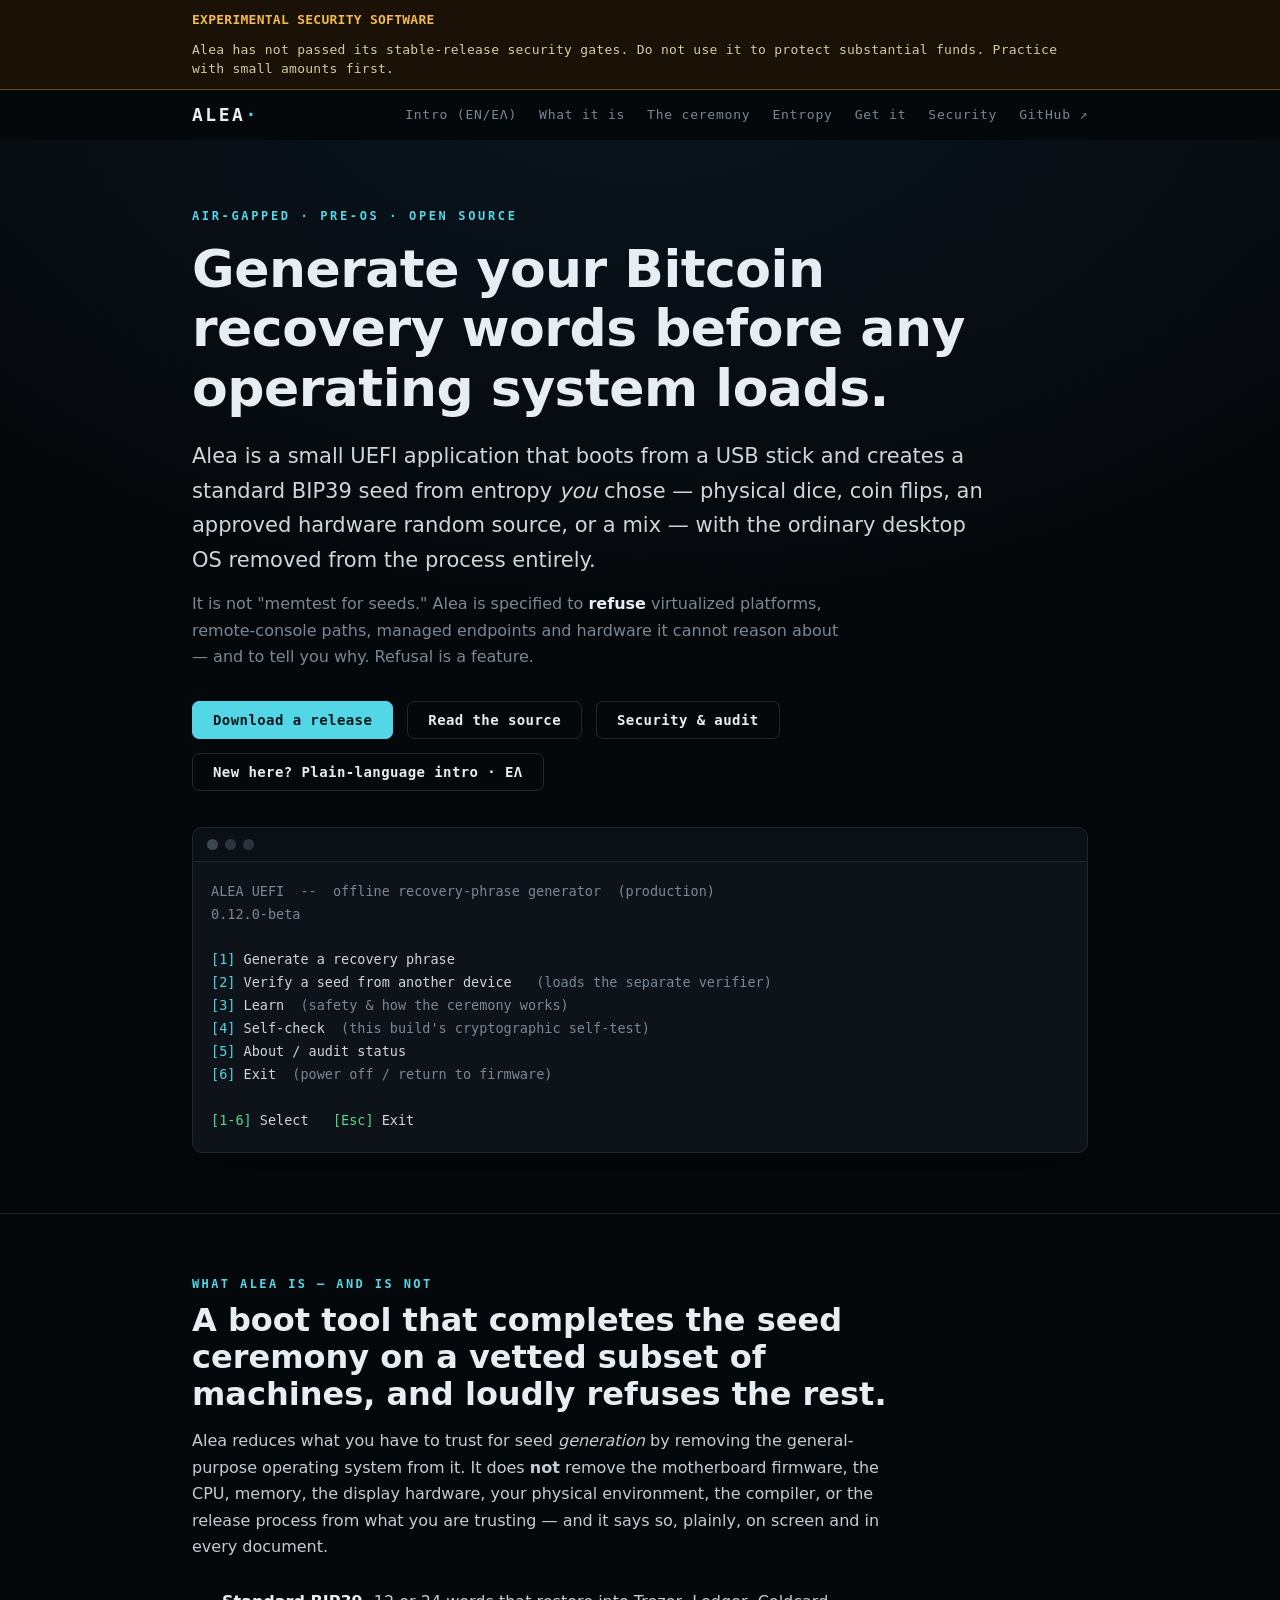
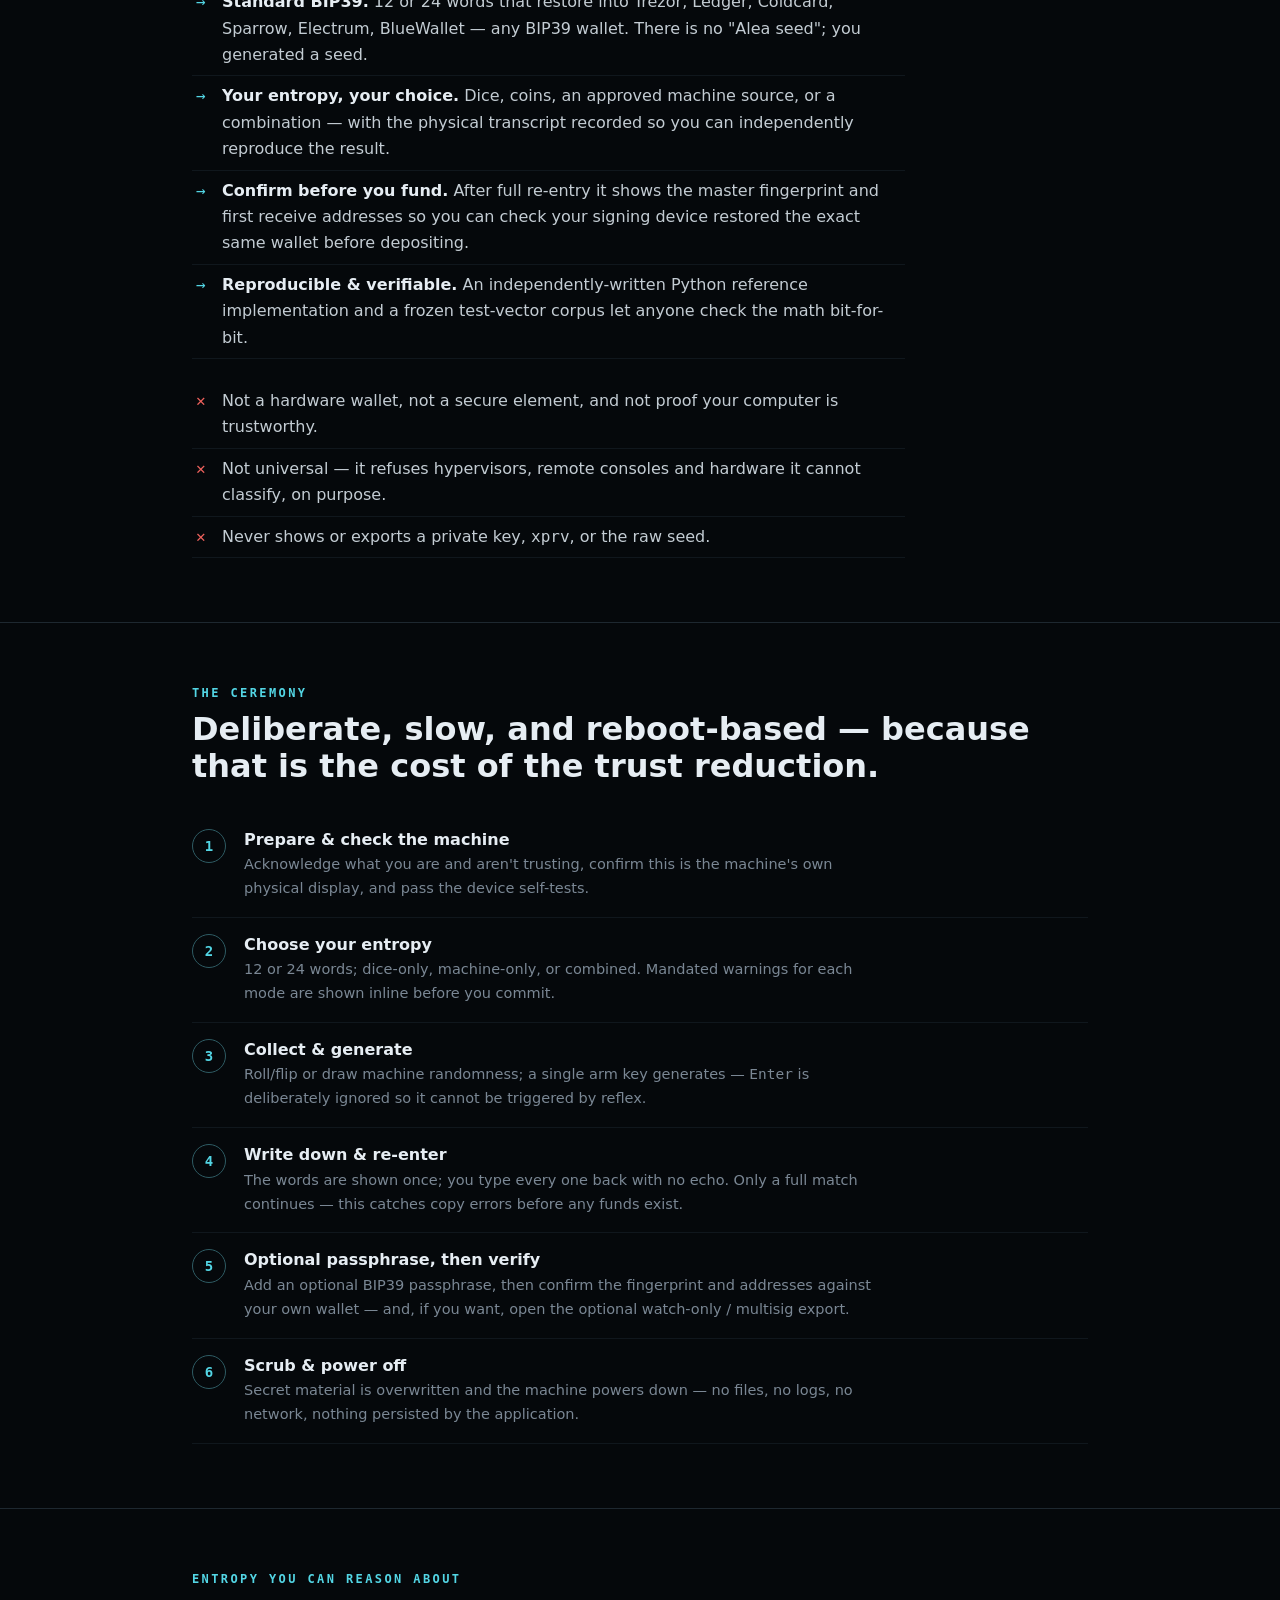
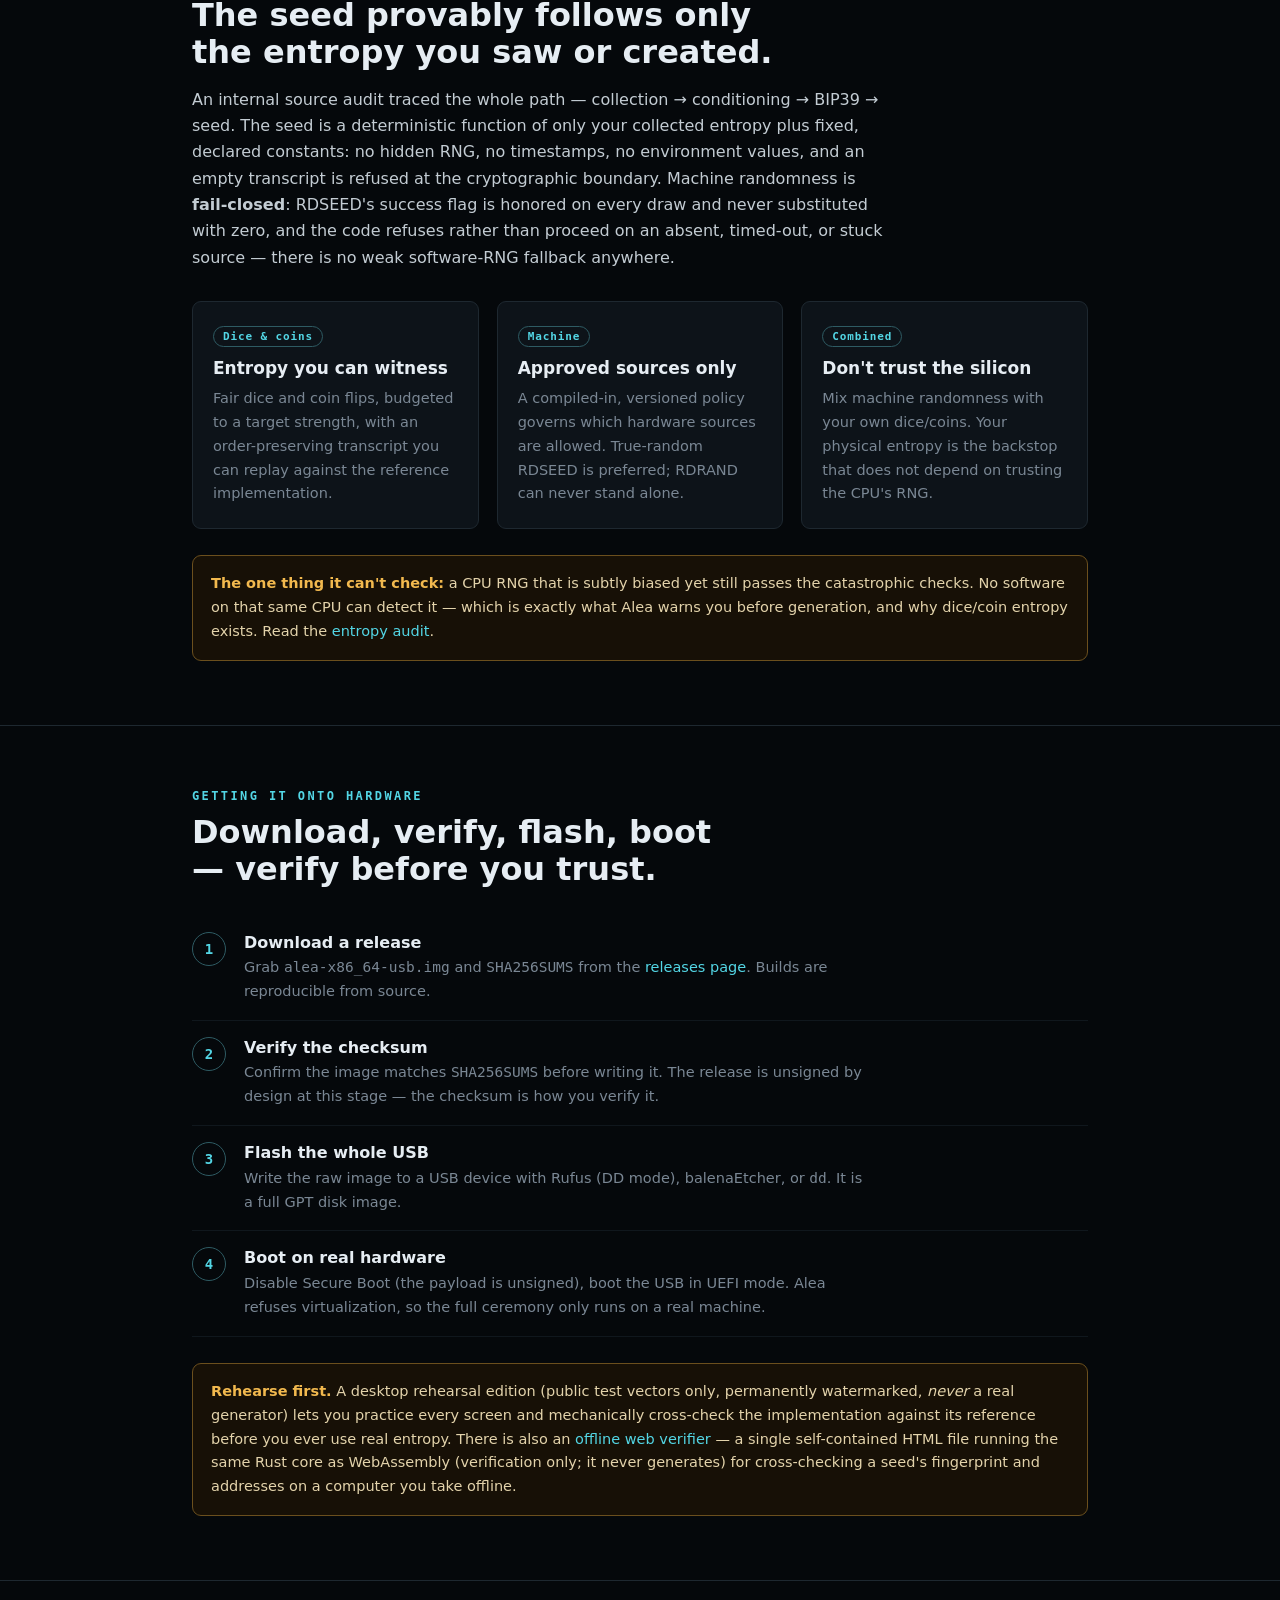
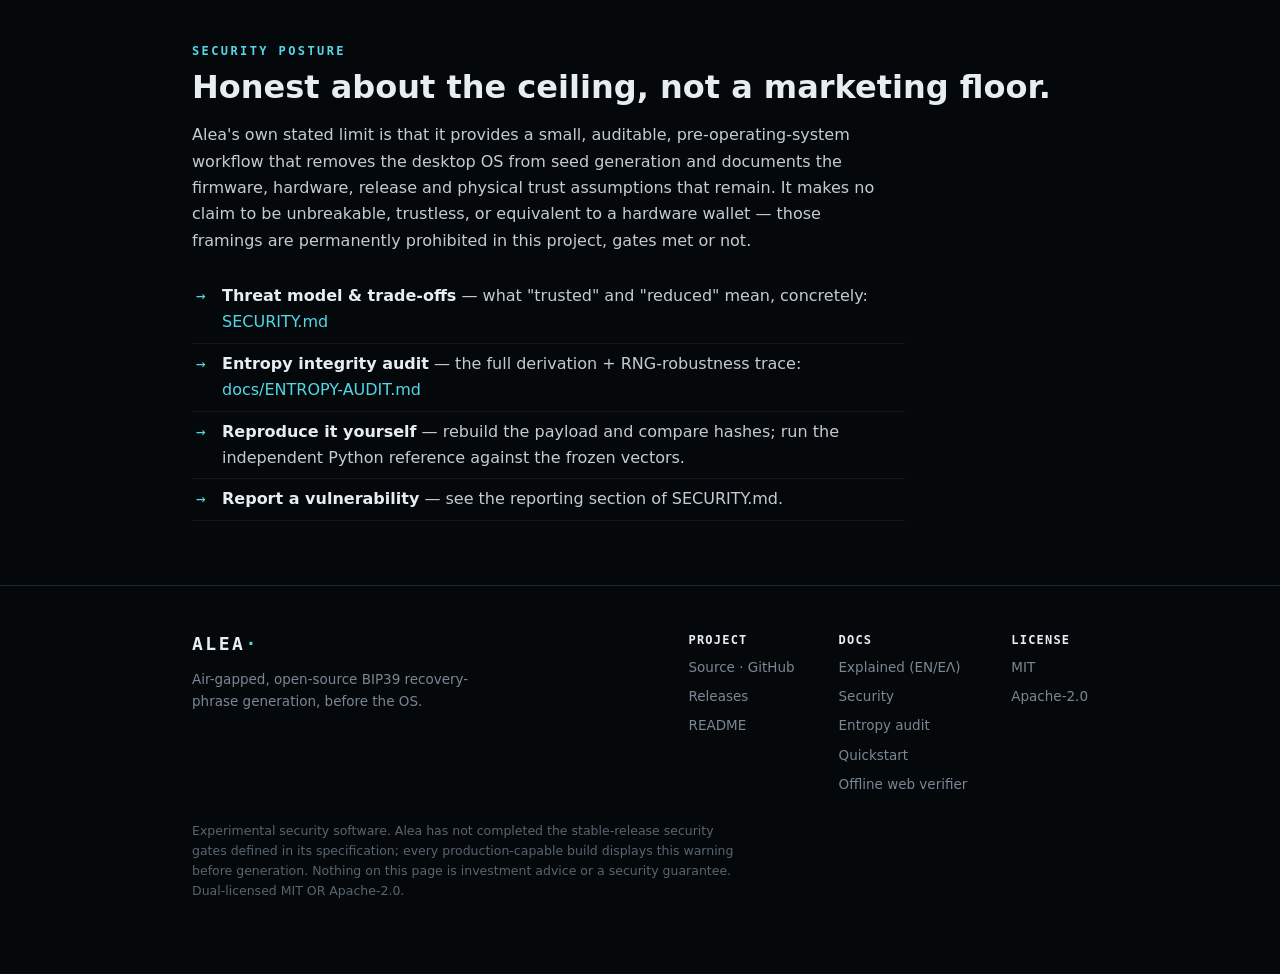
==== site/index.html @ 650f6a90 "site: add Greek (bilingual) content + EN/ΕΛ intro; bump landing to 0.12.0-beta The live GitHub Pages" ====
<!doctype html>
<html lang="en">
<head>
<meta charset="utf-8">
<meta name="viewport" content="width=device-width, initial-scale=1">
<title>Alea — air-gapped Bitcoin recovery-phrase generator</title>
<meta name="description" content="Alea is an experimental, open-source UEFI application that generates BIP39 recovery words before any operating system loads — from your own dice, coins, or an approved machine source. It refuses machines it cannot reason about, by design.">
<style>
  :root{
    --bg:#05080b; --panel:#0d1319; --rule:#1e2830;
    --text:#e6edf3; --cap:#7a8794; --accent:#53d6e5; --accent-dim:#2e5b63;
    --warn:#f2b94e; --ok:#57d98a; --danger:#f0625d;
    --mono:ui-monospace,"Cascadia Mono","Cascadia Code",Consolas,"DejaVu Sans Mono",monospace;
    --sans:system-ui,-apple-system,"Segoe UI",Roboto,sans-serif;
  }
  *{box-sizing:border-box}
  html{background:var(--bg);scroll-behavior:smooth}
  @media (prefers-reduced-motion:reduce){html{scroll-behavior:auto}}
  body{margin:0;color:var(--text);font:16px/1.65 var(--sans);
       -webkit-font-smoothing:antialiased;overflow-x:hidden}
  a{color:var(--accent);text-decoration:none}
  a:hover{text-decoration:underline}
  a:focus-visible,button:focus-visible{outline:2px solid var(--accent);outline-offset:2px}
  .wrap{max-width:940px;margin:0 auto;padding:0 22px}
  code,kbd,.mono{font-family:var(--mono)}
  h1,h2,h3{line-height:1.15;text-wrap:balance;font-weight:650}

  /* experimental banner */
  .exp{background:#1a1206;border-bottom:1px solid #6b4f1d;color:var(--warn);
       font:600 13px/1.5 var(--mono);letter-spacing:.02em}
  .exp .wrap{padding:10px 22px;display:flex;gap:10px;align-items:baseline;flex-wrap:wrap}
  .exp b{color:var(--warn)} .exp span{color:#d8c9a6;font-weight:400}

  /* nav */
  nav .wrap{display:flex;align-items:center;justify-content:space-between;
            padding:16px 22px;gap:16px}
  .brand{font:650 18px/1 var(--mono);letter-spacing:.14em;color:var(--text)}
  .brand .dot{color:var(--accent)}
  nav ul{display:flex;gap:22px;list-style:none;margin:0;padding:0;
         font:13px/1 var(--mono);letter-spacing:.06em}
  nav ul a{color:var(--cap)} nav ul a:hover{color:var(--accent);text-decoration:none}
  @media (max-width:620px){nav ul{display:none}}

  /* hero */
  header.hero{border-bottom:1px solid var(--rule);
    background:radial-gradient(120% 90% at 50% -10%, #0b1620 0%, var(--bg) 60%)}
  .hero .wrap{padding:70px 22px 60px}
  .eyebrow{font:600 12px/1 var(--mono);letter-spacing:.22em;text-transform:uppercase;
           color:var(--accent);margin:0 0 18px}
  .hero h1{font-size:clamp(30px,5.4vw,52px);margin:0 0 20px;letter-spacing:-.01em}
  .hero p.lede{font-size:clamp(17px,2.3vw,21px);color:#cdd6dd;max-width:60ch;margin:0 0 14px}
  .hero p.sub{color:var(--cap);max-width:64ch;margin:0 0 30px}
  .cta{display:flex;gap:14px;flex-wrap:wrap}
  .btn{display:inline-block;padding:11px 20px;border-radius:7px;font:600 14px/1 var(--mono);
       letter-spacing:.03em;border:1px solid var(--accent);color:var(--accent)}
  .btn.primary{background:var(--accent);color:#04181c;border-color:var(--accent)}
  .btn:hover{text-decoration:none;filter:brightness(1.08)}
  .btn.ghost{border-color:var(--rule);color:var(--text)}

  /* terminal card */
  .term{margin:36px 0 0;background:var(--panel);border:1px solid var(--rule);border-radius:10px;
        overflow:hidden;box-shadow:0 18px 50px rgba(0,0,0,.4)}
  .term .bar{display:flex;gap:7px;padding:11px 14px;border-bottom:1px solid var(--rule);
             background:#0a1015}
  .term .bar i{width:11px;height:11px;border-radius:50%;background:#2a343d;display:block}
  .term .bar i:first-child{background:#3a4650}
  .term pre{margin:0;padding:18px 18px 20px;font:13.5px/1.7 var(--mono);color:#cdd6dd;
            overflow-x:auto}
  .term .k{color:var(--accent)} .term .w{color:var(--warn)} .term .c{color:var(--cap)}
  .term .g{color:var(--ok)}

  /* sections */
  section{padding:64px 0;border-bottom:1px solid var(--rule)}
  .kicker{font:600 12px/1 var(--mono);letter-spacing:.2em;text-transform:uppercase;
          color:var(--accent);margin:0 0 12px}
  section h2{font-size:clamp(24px,3.4vw,32px);margin:0 0 16px}
  section p{color:#c3ccd3;max-width:68ch}
  .grid{display:grid;grid-template-columns:repeat(auto-fit,minmax(250px,1fr));gap:18px;margin-top:30px}
  .card{background:var(--panel);border:1px solid var(--rule);border-radius:9px;padding:20px 20px 22px}
  .card h3{font-size:17px;margin:0 0 8px;color:var(--text)}
  .card h3 .num{color:var(--accent-dim);font-family:var(--mono);font-size:13px;margin-right:9px}
  .card p{font-size:14.5px;color:var(--cap);margin:0}
  .card .tag{display:inline-block;font:600 11px/1 var(--mono);letter-spacing:.08em;
             color:var(--accent);border:1px solid var(--accent-dim);border-radius:99px;
             padding:4px 9px;margin-bottom:12px}

  ul.checks{list-style:none;padding:0;margin:22px 0 0;max-width:70ch}
  ul.checks li{position:relative;padding:7px 0 7px 30px;color:#c3ccd3;
               border-bottom:1px solid #10171d}
  ul.checks li::before{content:"→";position:absolute;left:4px;color:var(--accent);
                       font-family:var(--mono)}
  ul.checks li b{color:var(--text)}
  ul.refuse li::before{content:"✕";color:var(--danger)}

  .steps{counter-reset:s;margin-top:28px}
  .steps .step{display:flex;gap:18px;padding:16px 0;border-bottom:1px solid #10171d}
  .steps .step .n{counter-increment:s;flex:0 0 auto;width:34px;height:34px;border-radius:50%;
    border:1px solid var(--accent-dim);color:var(--accent);display:grid;place-items:center;
    font:600 14px/1 var(--mono)}
  .steps .step .n::before{content:counter(s)}
  .steps .step h3{margin:2px 0 4px;font-size:16px}
  .steps .step p{margin:0;font-size:14.5px;color:var(--cap)}

  .note{background:#171006;border:1px solid #6b4f1d;border-radius:9px;padding:16px 18px;
        margin-top:26px;color:#e3d3ab;font-size:14.5px}
  .note b{color:var(--warn)}

  footer{padding:48px 0 60px}
  footer .wrap{display:flex;justify-content:space-between;gap:24px;flex-wrap:wrap;
               color:var(--cap);font-size:13.5px}
  footer a{color:var(--cap)} footer a:hover{color:var(--accent)}
  footer .cols{display:flex;gap:44px;flex-wrap:wrap}
  footer .cols div{display:flex;flex-direction:column;gap:7px}
  footer .cols b{color:var(--text);font:600 12px/1 var(--mono);letter-spacing:.1em;
                 text-transform:uppercase;margin-bottom:3px}
  .fineprint{margin-top:26px;color:#586570;font-size:12.5px;max-width:70ch;line-height:1.6}
</style>
</head>
<body>

<div class="exp" role="alert">
  <div class="wrap">
    <b>EXPERIMENTAL SECURITY SOFTWARE</b>
    <span>Alea has not passed its stable-release security gates. Do not use it to protect substantial funds. Practice with small amounts first.</span>
  </div>
</div>

<nav>
  <div class="wrap">
    <span class="brand">ALEA<span class="dot">·</span></span>
    <ul>
      <li><a href="explained.html">Intro (EN/ΕΛ)</a></li>
      <li><a href="#what">What it is</a></li>
      <li><a href="#ceremony">The ceremony</a></li>
      <li><a href="#entropy">Entropy</a></li>
      <li><a href="#get">Get it</a></li>
      <li><a href="#security">Security</a></li>
      <li><a href="https://github.com/Xerhs/Alea">GitHub ↗</a></li>
    </ul>
  </div>
</nav>

<header class="hero">
  <div class="wrap">
    <p class="eyebrow">Air-gapped · Pre-OS · Open source</p>
    <h1>Generate your Bitcoin recovery words before any operating system loads.</h1>
    <p class="lede">Alea is a small UEFI application that boots from a USB stick and creates a standard BIP39 seed from entropy <em>you</em> chose — physical dice, coin flips, an approved hardware random source, or a mix — with the ordinary desktop OS removed from the process entirely.</p>
    <p class="sub">It is not "memtest for seeds." Alea is specified to <b style="color:var(--text)">refuse</b> virtualized platforms, remote-console paths, managed endpoints and hardware it cannot reason about — and to tell you why. Refusal is a feature.</p>
    <div class="cta">
      <a class="btn primary" href="https://github.com/Xerhs/Alea/releases">Download a release</a>
      <a class="btn ghost" href="https://github.com/Xerhs/Alea">Read the source</a>
      <a class="btn ghost" href="#security">Security &amp; audit</a>
      <a class="btn ghost" href="explained.html">New here? Plain-language intro · ΕΛ</a>
    </div>

    <div class="term" aria-hidden="true">
      <div class="bar"><i></i><i></i><i></i></div>
      <pre><span class="c">ALEA UEFI  --  offline recovery-phrase generator  (production)</span>
<span class="c">0.12.0-beta</span>

<span class="k">[1]</span> Generate a recovery phrase
<span class="k">[2]</span> Verify a seed from another device   <span class="c">(loads the separate verifier)</span>
<span class="k">[3]</span> Learn  <span class="c">(safety &amp; how the ceremony works)</span>
<span class="k">[4]</span> Self-check  <span class="c">(this build's cryptographic self-test)</span>
<span class="k">[5]</span> About / audit status
<span class="k">[6]</span> Exit  <span class="c">(power off / return to firmware)</span>

<span class="g">[1-6]</span> Select   <span class="g">[Esc]</span> Exit</pre>
    </div>
  </div>
</header>

<section id="what">
  <div class="wrap">
    <p class="kicker">What Alea is — and is not</p>
    <h2>A boot tool that completes the seed ceremony on a vetted subset of machines, and loudly refuses the rest.</h2>
    <p>Alea reduces what you have to trust for seed <em>generation</em> by removing the general-purpose operating system from it. It does <b>not</b> remove the motherboard firmware, the CPU, memory, the display hardware, your physical environment, the compiler, or the release process from what you are trusting — and it says so, plainly, on screen and in every document.</p>
    <ul class="checks">
      <li><b>Standard BIP39.</b> 12 or 24 words that restore into Trezor, Ledger, Coldcard, Sparrow, Electrum, BlueWallet — any BIP39 wallet. There is no "Alea seed"; you generated a seed.</li>
      <li><b>Your entropy, your choice.</b> Dice, coins, an approved machine source, or a combination — with the physical transcript recorded so you can independently reproduce the result.</li>
      <li><b>Confirm before you fund.</b> After full re-entry it shows the master fingerprint and first receive addresses so you can check your signing device restored the exact same wallet before depositing.</li>
      <li><b>Reproducible &amp; verifiable.</b> An independently-written Python reference implementation and a frozen test-vector corpus let anyone check the math bit-for-bit.</li>
    </ul>
    <ul class="checks refuse">
      <li>Not a hardware wallet, not a secure element, and not proof your computer is trustworthy.</li>
      <li>Not universal — it refuses hypervisors, remote consoles and hardware it cannot classify, on purpose.</li>
      <li>Never shows or exports a private key, <code>xprv</code>, or the raw seed.</li>
    </ul>
  </div>
</section>

<section id="ceremony">
  <div class="wrap">
    <p class="kicker">The ceremony</p>
    <h2>Deliberate, slow, and reboot-based — because that is the cost of the trust reduction.</h2>
    <div class="steps">
      <div class="step"><span class="n"></span><div><h3>Prepare &amp; check the machine</h3><p>Acknowledge what you are and aren't trusting, confirm this is the machine's own physical display, and pass the device self-tests.</p></div></div>
      <div class="step"><span class="n"></span><div><h3>Choose your entropy</h3><p>12 or 24 words; dice-only, machine-only, or combined. Mandated warnings for each mode are shown inline before you commit.</p></div></div>
      <div class="step"><span class="n"></span><div><h3>Collect &amp; generate</h3><p>Roll/flip or draw machine randomness; a single arm key generates — <code>Enter</code> is deliberately ignored so it cannot be triggered by reflex.</p></div></div>
      <div class="step"><span class="n"></span><div><h3>Write down &amp; re-enter</h3><p>The words are shown once; you type every one back with no echo. Only a full match continues — this catches copy errors before any funds exist.</p></div></div>
      <div class="step"><span class="n"></span><div><h3>Optional passphrase, then verify</h3><p>Add an optional BIP39 passphrase, then confirm the fingerprint and addresses against your own wallet — and, if you want, open the optional watch-only / multisig export.</p></div></div>
      <div class="step"><span class="n"></span><div><h3>Scrub &amp; power off</h3><p>Secret material is overwritten and the machine powers down — no files, no logs, no network, nothing persisted by the application.</p></div></div>
    </div>
  </div>
</section>

<section id="entropy">
  <div class="wrap">
    <p class="kicker">Entropy you can reason about</p>
    <h2>The seed provably follows only the entropy you saw or created.</h2>
    <p>An internal source audit traced the whole path — collection → conditioning → BIP39 → seed. The seed is a deterministic function of only your collected entropy plus fixed, declared constants: no hidden RNG, no timestamps, no environment values, and an empty transcript is refused at the cryptographic boundary. Machine randomness is <b>fail-closed</b>: RDSEED's success flag is honored on every draw and never substituted with zero, and the code refuses rather than proceed on an absent, timed-out, or stuck source — there is no weak software-RNG fallback anywhere.</p>
    <div class="grid">
      <div class="card"><span class="tag">Dice &amp; coins</span><h3>Entropy you can witness</h3><p>Fair dice and coin flips, budgeted to a target strength, with an order-preserving transcript you can replay against the reference implementation.</p></div>
      <div class="card"><span class="tag">Machine</span><h3>Approved sources only</h3><p>A compiled-in, versioned policy governs which hardware sources are allowed. True-random RDSEED is preferred; RDRAND can never stand alone.</p></div>
      <div class="card"><span class="tag">Combined</span><h3>Don't trust the silicon</h3><p>Mix machine randomness with your own dice/coins. Your physical entropy is the backstop that does not depend on trusting the CPU's RNG.</p></div>
    </div>
    <div class="note"><b>The one thing it can't check:</b> a CPU RNG that is subtly biased yet still passes the catastrophic checks. No software on that same CPU can detect it — which is exactly what Alea warns you before generation, and why dice/coin entropy exists. Read the <a href="https://github.com/Xerhs/Alea/blob/master/docs/ENTROPY-AUDIT.md">entropy audit</a>.</div>
  </div>
</section>

<section id="get">
  <div class="wrap">
    <p class="kicker">Getting it onto hardware</p>
    <h2>Download, verify, flash, boot — verify before you trust.</h2>
    <div class="steps">
      <div class="step"><span class="n"></span><div><h3>Download a release</h3><p>Grab <code>alea-x86_64-usb.img</code> and <code>SHA256SUMS</code> from the <a href="https://github.com/Xerhs/Alea/releases">releases page</a>. Builds are reproducible from source.</p></div></div>
      <div class="step"><span class="n"></span><div><h3>Verify the checksum</h3><p>Confirm the image matches <code>SHA256SUMS</code> before writing it. The release is unsigned by design at this stage — the checksum is how you verify it.</p></div></div>
      <div class="step"><span class="n"></span><div><h3>Flash the whole USB</h3><p>Write the raw image to a USB device with Rufus (DD mode), balenaEtcher, or <code>dd</code>. It is a full GPT disk image.</p></div></div>
      <div class="step"><span class="n"></span><div><h3>Boot on real hardware</h3><p>Disable Secure Boot (the payload is unsigned), boot the USB in UEFI mode. Alea refuses virtualization, so the full ceremony only runs on a real machine.</p></div></div>
    </div>
    <div class="note"><b>Rehearse first.</b> A desktop rehearsal edition (public test vectors only, permanently watermarked, <em>never</em> a real generator) lets you practice every screen and mechanically cross-check the implementation against its reference before you ever use real entropy. There is also an <a href="https://github.com/Xerhs/Alea/tree/master/web">offline web verifier</a> — a single self-contained HTML file running the same Rust core as WebAssembly (verification only; it never generates) for cross-checking a seed's fingerprint and addresses on a computer you take offline.</div>
  </div>
</section>

<section id="security">
  <div class="wrap">
    <p class="kicker">Security posture</p>
    <h2>Honest about the ceiling, not a marketing floor.</h2>
    <p>Alea's own stated limit is that it provides a small, auditable, pre-operating-system workflow that removes the desktop OS from seed generation and documents the firmware, hardware, release and physical trust assumptions that remain. It makes no claim to be unbreakable, trustless, or equivalent to a hardware wallet — those framings are permanently prohibited in this project, gates met or not.</p>
    <ul class="checks">
      <li><b>Threat model &amp; trade-offs</b> — what "trusted" and "reduced" mean, concretely: <a href="https://github.com/Xerhs/Alea/blob/master/SECURITY.md">SECURITY.md</a></li>
      <li><b>Entropy integrity audit</b> — the full derivation + RNG-robustness trace: <a href="https://github.com/Xerhs/Alea/blob/master/docs/ENTROPY-AUDIT.md">docs/ENTROPY-AUDIT.md</a></li>
      <li><b>Reproduce it yourself</b> — rebuild the payload and compare hashes; run the independent Python reference against the frozen vectors.</li>
      <li><b>Report a vulnerability</b> — see the reporting section of SECURITY.md.</li>
    </ul>
  </div>
</section>

<footer>
  <div class="wrap">
    <div>
      <span class="brand">ALEA<span class="dot">·</span></span>
      <p style="color:var(--cap);font-size:13.5px;margin:12px 0 0;max-width:34ch">Air-gapped, open-source BIP39 recovery-phrase generation, before the OS.</p>
    </div>
    <div class="cols">
      <div><b>Project</b>
        <a href="https://github.com/Xerhs/Alea">Source · GitHub</a>
        <a href="https://github.com/Xerhs/Alea/releases">Releases</a>
        <a href="https://github.com/Xerhs/Alea/blob/master/README.md">README</a>
      </div>
      <div><b>Docs</b>
        <a href="explained.html">Explained (EN/ΕΛ)</a>
        <a href="https://github.com/Xerhs/Alea/blob/master/SECURITY.md">Security</a>
        <a href="https://github.com/Xerhs/Alea/blob/master/docs/ENTROPY-AUDIT.md">Entropy audit</a>
        <a href="https://github.com/Xerhs/Alea/blob/master/QUICKSTART.md">Quickstart</a>
        <a href="https://github.com/Xerhs/Alea/tree/master/web">Offline web verifier</a>
      </div>
      <div><b>License</b>
        <a href="https://github.com/Xerhs/Alea/blob/master/LICENSE-MIT">MIT</a>
        <a href="https://github.com/Xerhs/Alea/blob/master/LICENSE-APACHE">Apache-2.0</a>
      </div>
    </div>
  </div>
  <div class="wrap">
    <p class="fineprint">Experimental security software. Alea has not completed the stable-release security gates defined in its specification; every production-capable build displays this warning before generation. Nothing on this page is investment advice or a security guarantee. Dual-licensed MIT OR Apache-2.0.</p>
  </div>
</footer>

</body>
</html>
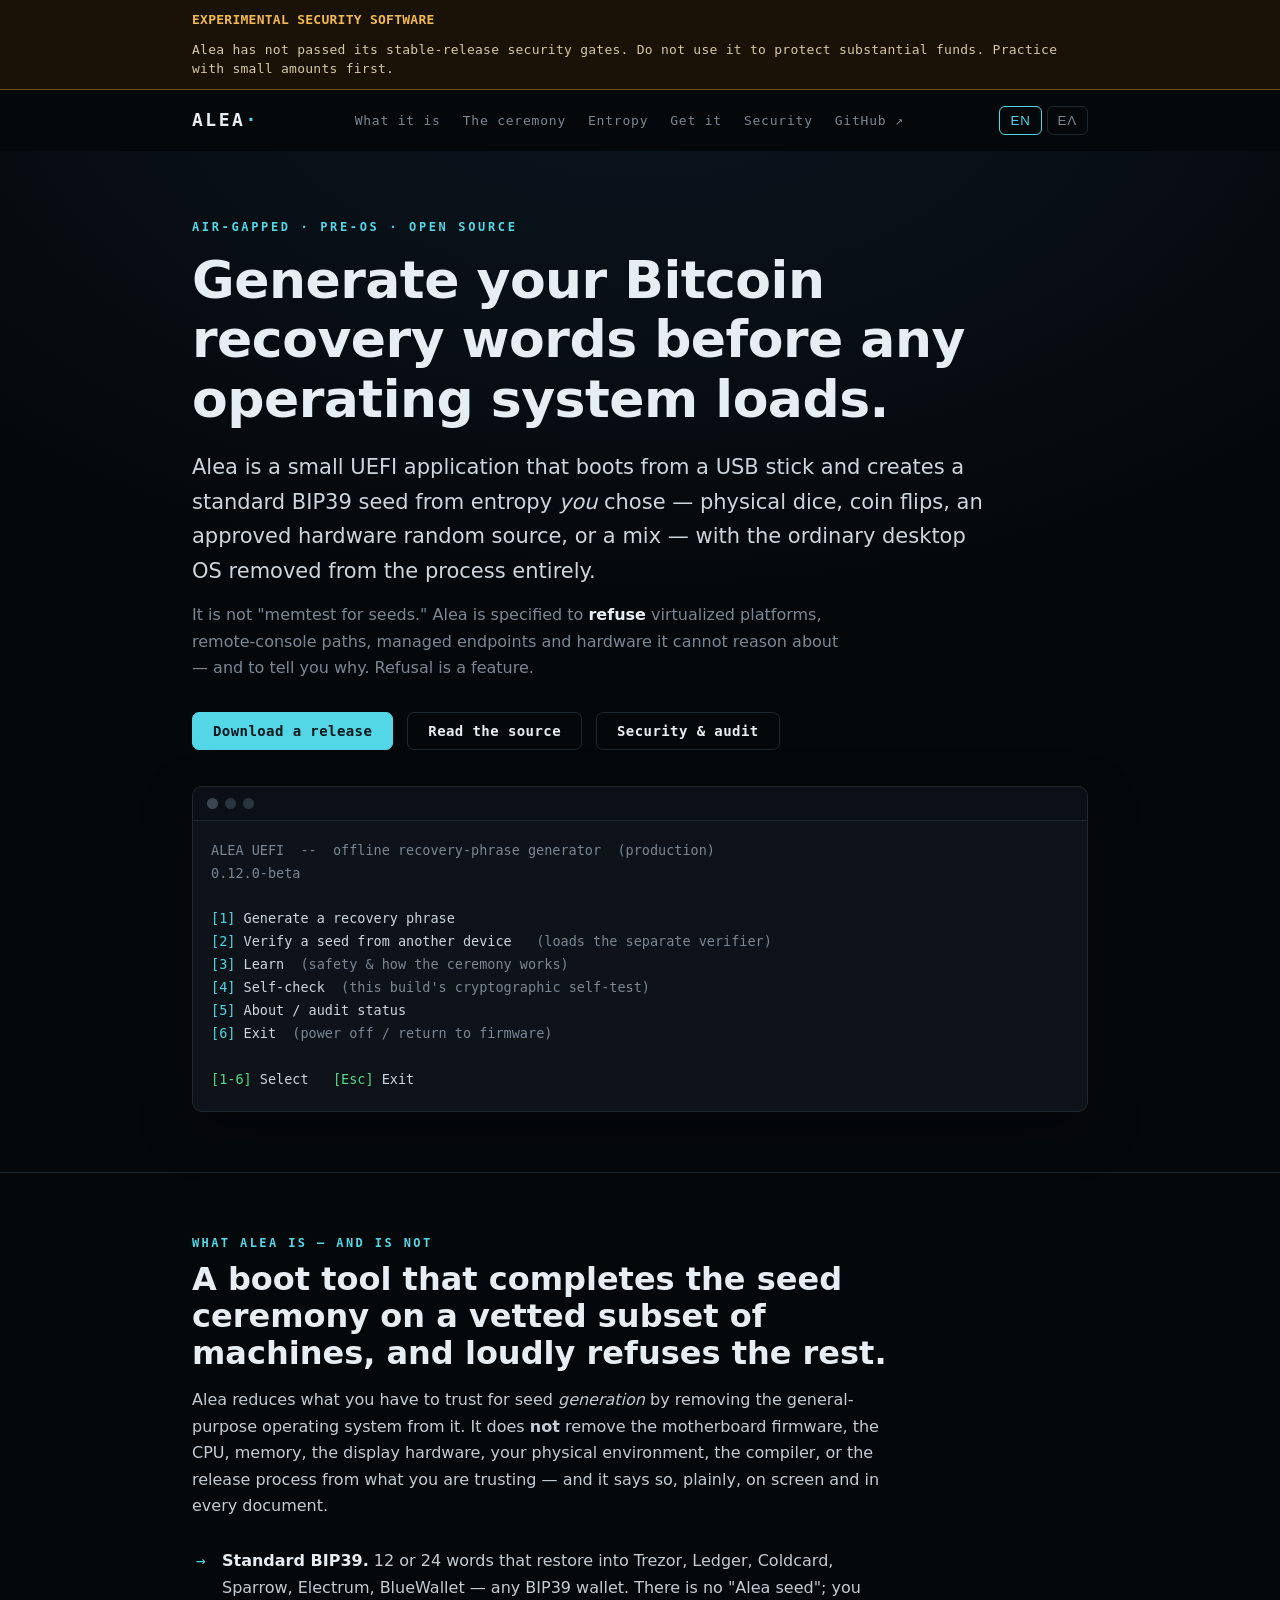
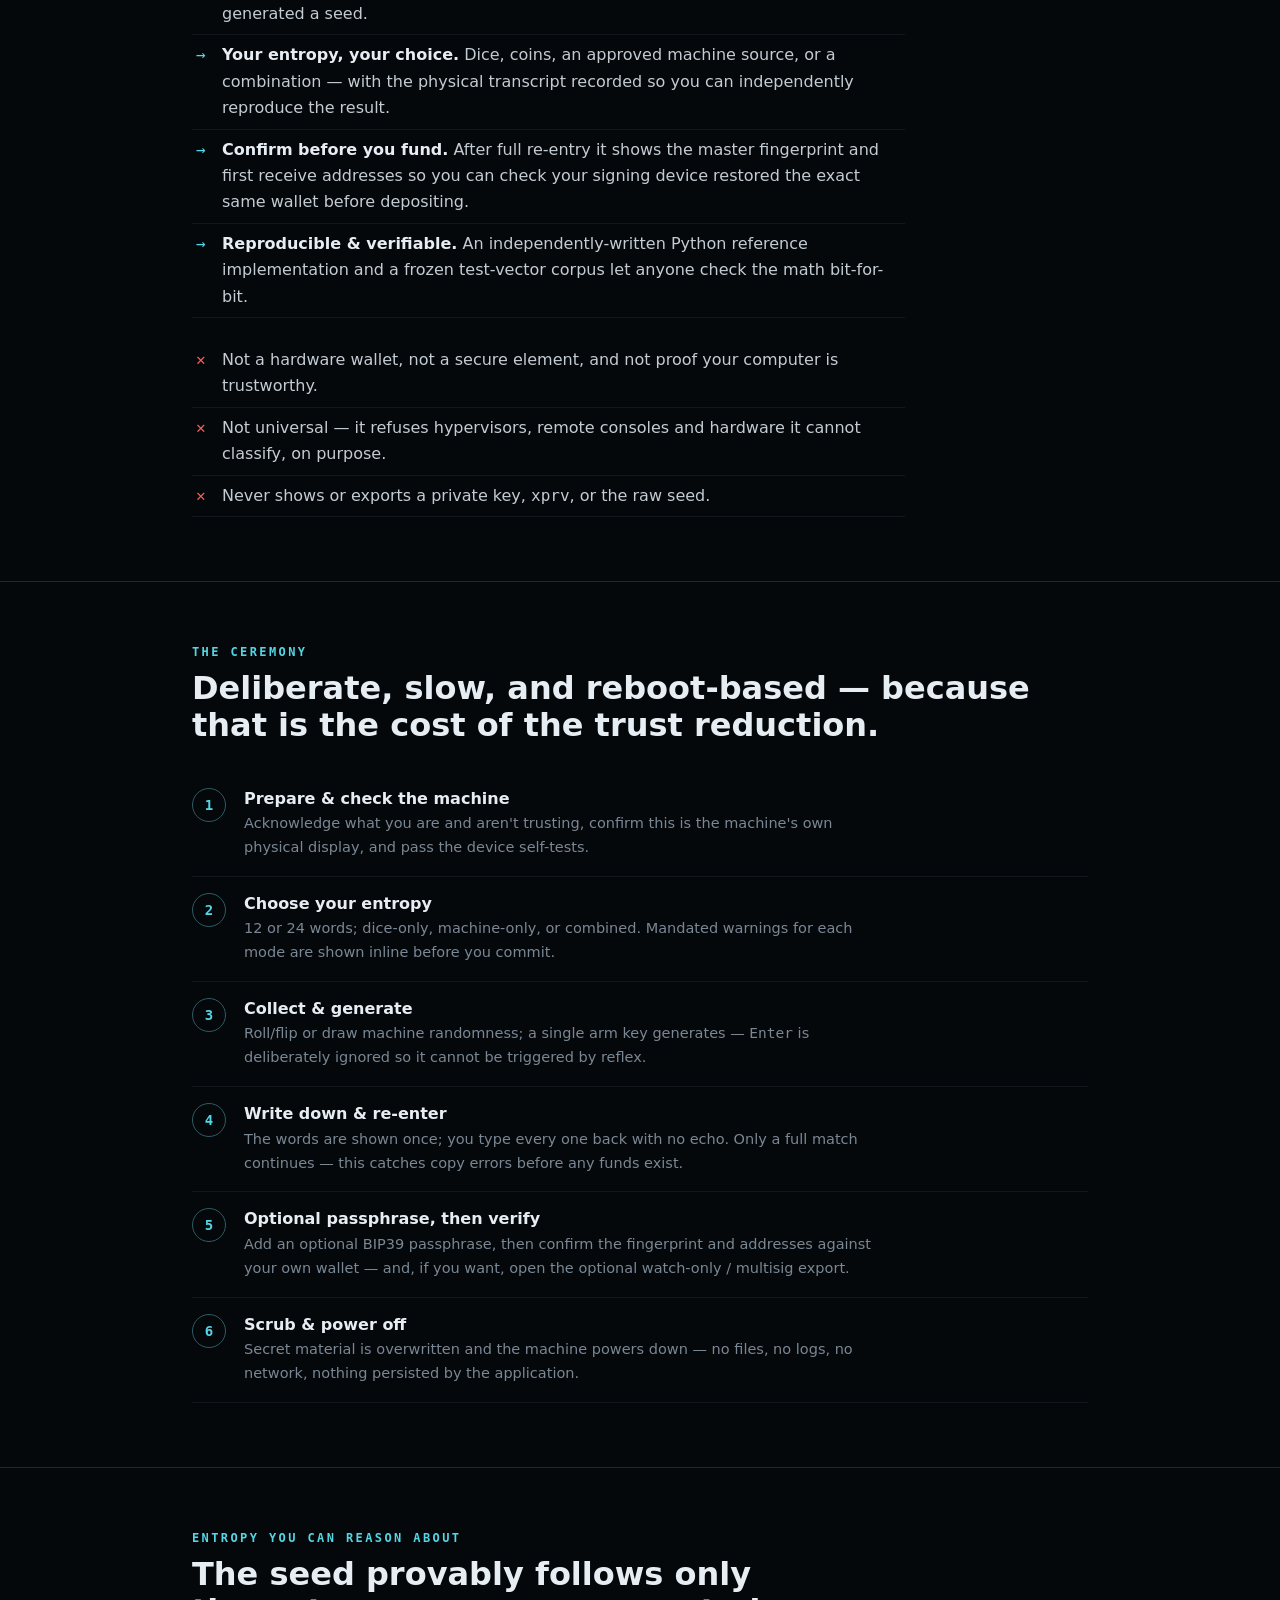
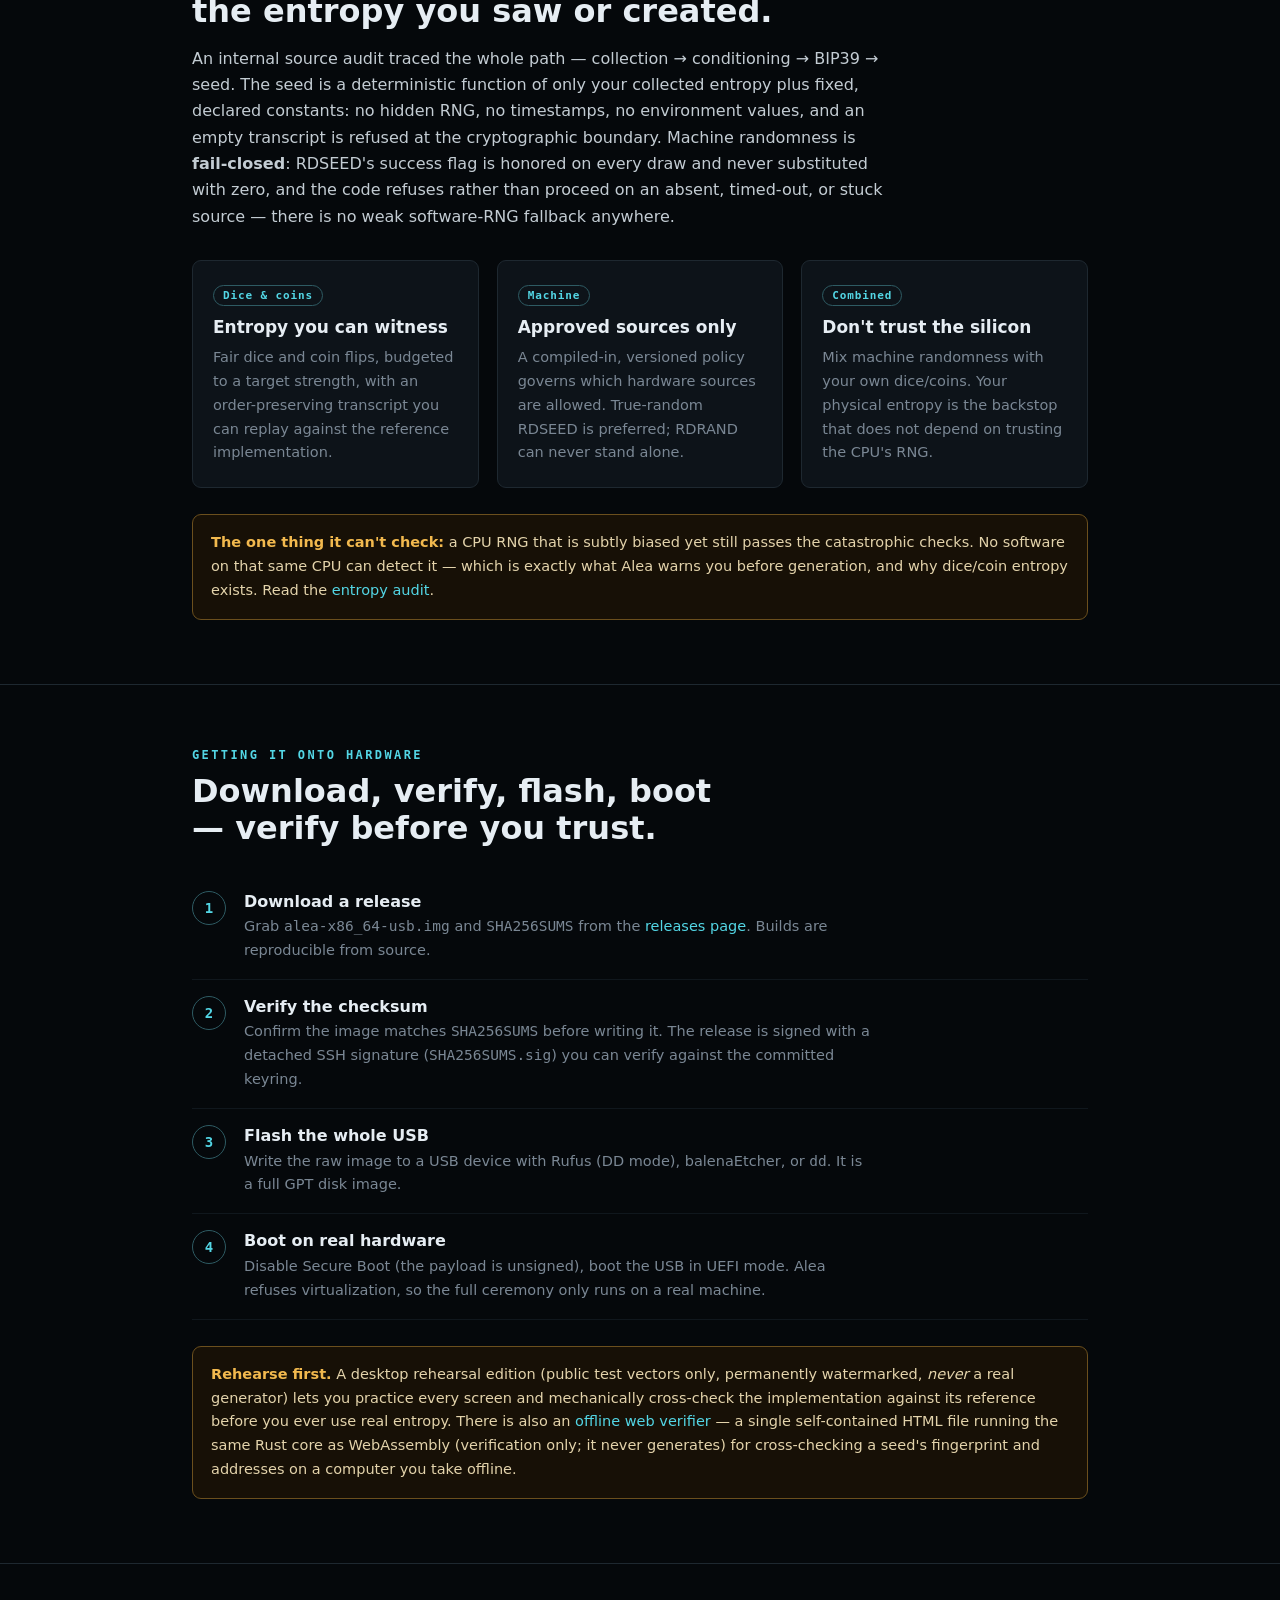
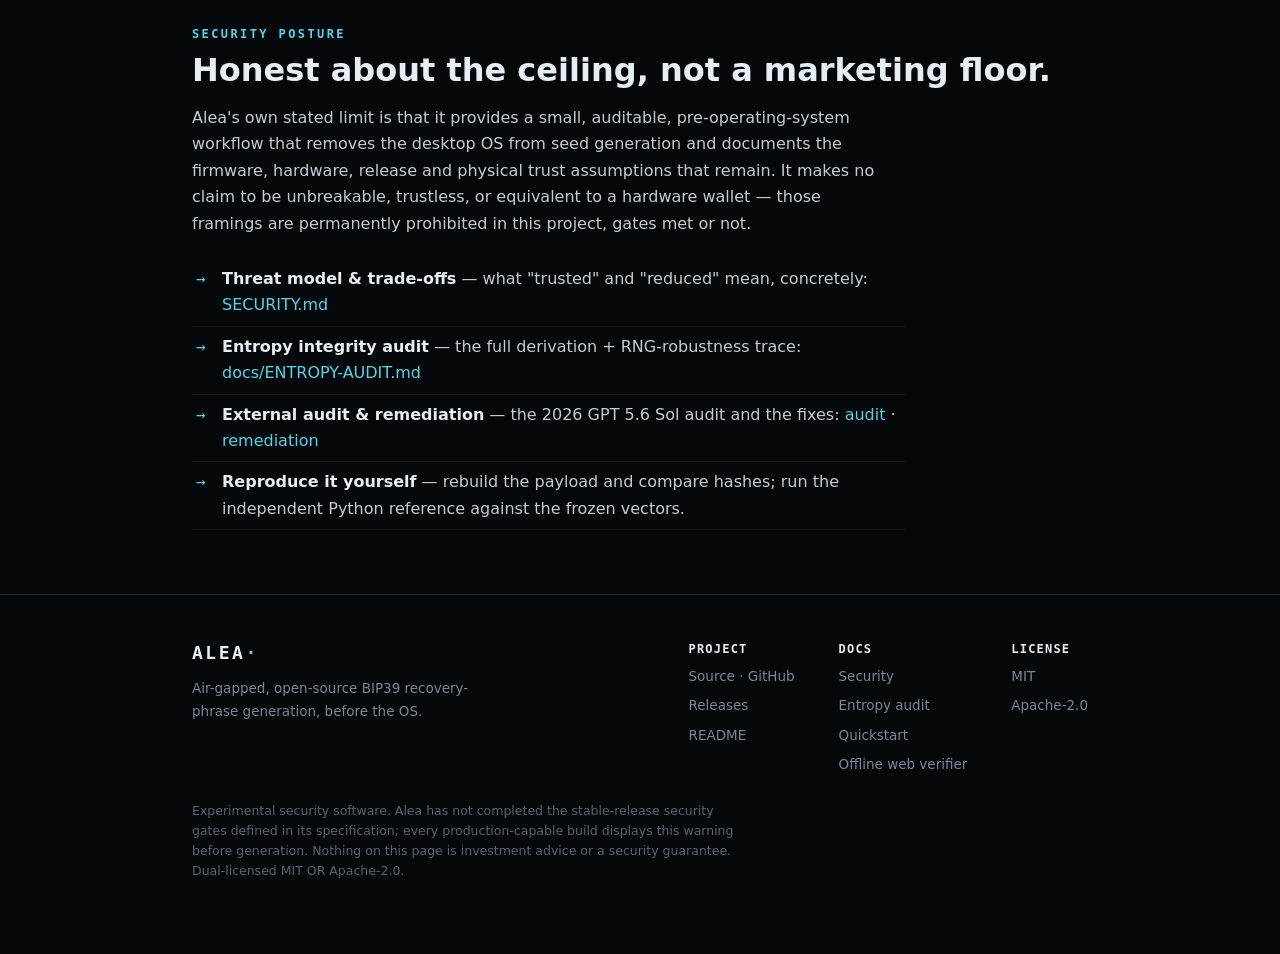
==== commit 69e25fc4: "site: bilingual EN/ΕΛ landing page with in-page toggle; drop separate explained.html Reverts the sep" ====
--- a/site/index.html
+++ b/site/index.html
@@ -25,6 +25,10 @@
   code,kbd,.mono{font-family:var(--mono)}
   h1,h2,h3{line-height:1.15;text-wrap:balance;font-weight:650}
 
+  /* bilingual toggle: hide the inactive language */
+  html[lang="en"] .lang-el{display:none !important}
+  html[lang="el"] .lang-en{display:none !important}
+
   /* experimental banner */
   .exp{background:#1a1206;border-bottom:1px solid #6b4f1d;color:var(--warn);
        font:600 13px/1.5 var(--mono);letter-spacing:.02em}
@@ -39,6 +43,11 @@
   nav ul{display:flex;gap:22px;list-style:none;margin:0;padding:0;
          font:13px/1 var(--mono);letter-spacing:.06em}
   nav ul a{color:var(--cap)} nav ul a:hover{color:var(--accent);text-decoration:none}
+  .langsw{display:flex;gap:5px;font:600 12px/1 var(--mono);flex:0 0 auto}
+  .langsw button{background:transparent;border:1px solid var(--rule);color:var(--cap);
+    padding:6px 10px;border-radius:6px;cursor:pointer;letter-spacing:.06em}
+  .langsw button[aria-pressed="true"]{border-color:var(--accent);color:var(--accent)}
+  .langsw button:hover{color:var(--accent)}
   @media (max-width:620px){nav ul{display:none}}
 
   /* hero */
@@ -120,8 +129,10 @@
 
 <div class="exp" role="alert">
   <div class="wrap">
-    <b>EXPERIMENTAL SECURITY SOFTWARE</b>
-    <span>Alea has not passed its stable-release security gates. Do not use it to protect substantial funds. Practice with small amounts first.</span>
+    <b class="lang-en">EXPERIMENTAL SECURITY SOFTWARE</b>
+    <b class="lang-el">ΠΕΙΡΑΜΑΤΙΚΟ ΛΟΓΙΣΜΙΚΟ ΑΣΦΑΛΕΙΑΣ</b>
+    <span class="lang-en">Alea has not passed its stable-release security gates. Do not use it to protect substantial funds. Practice with small amounts first.</span>
+    <span class="lang-el">Το Alea δεν έχει περάσει τις πύλες ασφαλείας σταθερής έκδοσης. Μην το χρησιμοποιείς για την προστασία σημαντικών κεφαλαίων. Δοκίμασε πρώτα με μικρά ποσά.</span>
   </div>
 </div>
 
@@ -129,28 +140,34 @@
   <div class="wrap">
     <span class="brand">ALEA<span class="dot">·</span></span>
     <ul>
-      <li><a href="explained.html">Intro (EN/ΕΛ)</a></li>
-      <li><a href="#what">What it is</a></li>
-      <li><a href="#ceremony">The ceremony</a></li>
-      <li><a href="#entropy">Entropy</a></li>
-      <li><a href="#get">Get it</a></li>
-      <li><a href="#security">Security</a></li>
+      <li><a href="#what"><span class="lang-en">What it is</span><span class="lang-el">Τι είναι</span></a></li>
+      <li><a href="#ceremony"><span class="lang-en">The ceremony</span><span class="lang-el">Η τελετή</span></a></li>
+      <li><a href="#entropy"><span class="lang-en">Entropy</span><span class="lang-el">Εντροπία</span></a></li>
+      <li><a href="#get"><span class="lang-en">Get it</span><span class="lang-el">Απόκτησέ το</span></a></li>
+      <li><a href="#security"><span class="lang-en">Security</span><span class="lang-el">Ασφάλεια</span></a></li>
       <li><a href="https://github.com/Xerhs/Alea">GitHub ↗</a></li>
     </ul>
+    <div class="langsw" role="group" aria-label="Language / Γλώσσα">
+      <button type="button" data-lang-btn="en" aria-pressed="true">EN</button>
+      <button type="button" data-lang-btn="el" aria-pressed="false">ΕΛ</button>
+    </div>
   </div>
 </nav>
 
 <header class="hero">
   <div class="wrap">
-    <p class="eyebrow">Air-gapped · Pre-OS · Open source</p>
-    <h1>Generate your Bitcoin recovery words before any operating system loads.</h1>
-    <p class="lede">Alea is a small UEFI application that boots from a USB stick and creates a standard BIP39 seed from entropy <em>you</em> chose — physical dice, coin flips, an approved hardware random source, or a mix — with the ordinary desktop OS removed from the process entirely.</p>
-    <p class="sub">It is not "memtest for seeds." Alea is specified to <b style="color:var(--text)">refuse</b> virtualized platforms, remote-console paths, managed endpoints and hardware it cannot reason about — and to tell you why. Refusal is a feature.</p>
+    <p class="eyebrow lang-en">Air-gapped · Pre-OS · Open source</p>
+    <p class="eyebrow lang-el">Απομονωμένο · Πριν το λειτουργικό · Ανοιχτού κώδικα</p>
+    <h1 class="lang-en">Generate your Bitcoin recovery words before any operating system loads.</h1>
+    <h1 class="lang-el">Δημιούργησε τις λέξεις ανάκτησης Bitcoin πριν φορτώσει οποιοδήποτε λειτουργικό σύστημα.</h1>
+    <p class="lede lang-en">Alea is a small UEFI application that boots from a USB stick and creates a standard BIP39 seed from entropy <em>you</em> chose — physical dice, coin flips, an approved hardware random source, or a mix — with the ordinary desktop OS removed from the process entirely.</p>
+    <p class="lede lang-el">Το Alea είναι μια μικρή εφαρμογή UEFI που εκκινεί από ένα στικάκι USB και δημιουργεί μια τυπική φράση BIP39 από εντροπία που επέλεξες <em>εσύ</em> — φυσικά ζάρια, ρίψεις νομίσματος, μια εγκεκριμένη πηγή τυχαιότητας υλικού, ή έναν συνδυασμό — αφαιρώντας εντελώς το συνηθισμένο λειτουργικό σύστημα από τη διαδικασία.</p>
+    <p class="sub lang-en">It is not "memtest for seeds." Alea is specified to <b style="color:var(--text)">refuse</b> virtualized platforms, remote-console paths, managed endpoints and hardware it cannot reason about — and to tell you why. Refusal is a feature.</p>
+    <p class="sub lang-el">Δεν είναι «memtest για φράσεις». Το Alea είναι σχεδιασμένο να <b style="color:var(--text)">απορρίπτει</b> εικονικές πλατφόρμες, διαδρομές απομακρυσμένης κονσόλας, διαχειριζόμενες συσκευές και υλικό που δεν μπορεί να αξιολογήσει — και να σου εξηγεί γιατί. Η άρνηση είναι χαρακτηριστικό, όχι σφάλμα.</p>
     <div class="cta">
-      <a class="btn primary" href="https://github.com/Xerhs/Alea/releases">Download a release</a>
-      <a class="btn ghost" href="https://github.com/Xerhs/Alea">Read the source</a>
-      <a class="btn ghost" href="#security">Security &amp; audit</a>
-      <a class="btn ghost" href="explained.html">New here? Plain-language intro · ΕΛ</a>
+      <a class="btn primary" href="https://github.com/Xerhs/Alea/releases"><span class="lang-en">Download a release</span><span class="lang-el">Κατέβασε μια έκδοση</span></a>
+      <a class="btn ghost" href="https://github.com/Xerhs/Alea"><span class="lang-en">Read the source</span><span class="lang-el">Δες τον πηγαίο κώδικα</span></a>
+      <a class="btn ghost" href="#security"><span class="lang-en">Security &amp; audit</span><span class="lang-el">Ασφάλεια &amp; έλεγχος</span></a>
     </div>
 
     <div class="term" aria-hidden="true">
@@ -172,76 +189,102 @@
 
 <section id="what">
   <div class="wrap">
-    <p class="kicker">What Alea is — and is not</p>
-    <h2>A boot tool that completes the seed ceremony on a vetted subset of machines, and loudly refuses the rest.</h2>
-    <p>Alea reduces what you have to trust for seed <em>generation</em> by removing the general-purpose operating system from it. It does <b>not</b> remove the motherboard firmware, the CPU, memory, the display hardware, your physical environment, the compiler, or the release process from what you are trusting — and it says so, plainly, on screen and in every document.</p>
+    <p class="kicker lang-en">What Alea is — and is not</p>
+    <p class="kicker lang-el">Τι είναι — και τι δεν είναι το Alea</p>
+    <h2 class="lang-en">A boot tool that completes the seed ceremony on a vetted subset of machines, and loudly refuses the rest.</h2>
+    <h2 class="lang-el">Ένα εργαλείο εκκίνησης που ολοκληρώνει την τελετή δημιουργίας φράσης σε ένα ελεγμένο υποσύνολο μηχανημάτων, και απορρίπτει ηχηρά τα υπόλοιπα.</h2>
+    <p class="lang-en">Alea reduces what you have to trust for seed <em>generation</em> by removing the general-purpose operating system from it. It does <b>not</b> remove the motherboard firmware, the CPU, memory, the display hardware, your physical environment, the compiler, or the release process from what you are trusting — and it says so, plainly, on screen and in every document.</p>
+    <p class="lang-el">Το Alea μειώνει αυτά που πρέπει να εμπιστευτείς για τη <em>δημιουργία</em> της φράσης, αφαιρώντας το γενικής χρήσης λειτουργικό σύστημα. <b>Δεν</b> αφαιρεί το firmware της μητρικής, την CPU, τη μνήμη, το υλικό της οθόνης, το φυσικό σου περιβάλλον, τον μεταγλωττιστή ή τη διαδικασία έκδοσης από αυτά που εμπιστεύεσαι — και το δηλώνει ξεκάθαρα, στην οθόνη και σε κάθε έγγραφο.</p>
     <ul class="checks">
-      <li><b>Standard BIP39.</b> 12 or 24 words that restore into Trezor, Ledger, Coldcard, Sparrow, Electrum, BlueWallet — any BIP39 wallet. There is no "Alea seed"; you generated a seed.</li>
-      <li><b>Your entropy, your choice.</b> Dice, coins, an approved machine source, or a combination — with the physical transcript recorded so you can independently reproduce the result.</li>
-      <li><b>Confirm before you fund.</b> After full re-entry it shows the master fingerprint and first receive addresses so you can check your signing device restored the exact same wallet before depositing.</li>
-      <li><b>Reproducible &amp; verifiable.</b> An independently-written Python reference implementation and a frozen test-vector corpus let anyone check the math bit-for-bit.</li>
+      <li class="lang-en"><b>Standard BIP39.</b> 12 or 24 words that restore into Trezor, Ledger, Coldcard, Sparrow, Electrum, BlueWallet — any BIP39 wallet. There is no "Alea seed"; you generated a seed.</li>
+      <li class="lang-el"><b>Τυπικό BIP39.</b> 12 ή 24 λέξεις που επαναφέρονται σε Trezor, Ledger, Coldcard, Sparrow, Electrum, BlueWallet — οποιοδήποτε πορτοφόλι BIP39. Δεν υπάρχει «φράση Alea»· δημιούργησες μια τυπική φράση.</li>
+      <li class="lang-en"><b>Your entropy, your choice.</b> Dice, coins, an approved machine source, or a combination — with the physical transcript recorded so you can independently reproduce the result.</li>
+      <li class="lang-el"><b>Η δική σου εντροπία, η δική σου επιλογή.</b> Ζάρια, νομίσματα, μια εγκεκριμένη πηγή μηχανήματος ή συνδυασμός — με το φυσικό ιστορικό καταγεγραμμένο ώστε να αναπαράγεις ανεξάρτητα το αποτέλεσμα.</li>
+      <li class="lang-en"><b>Confirm before you fund.</b> After full re-entry it shows the master fingerprint and first receive addresses so you can check your signing device restored the exact same wallet before depositing.</li>
+      <li class="lang-el"><b>Επιβεβαίωσε πριν καταθέσεις.</b> Μετά την πλήρη επανεισαγωγή εμφανίζει το αποτύπωμα (fingerprint) και τις πρώτες διευθύνσεις λήψης, ώστε να ελέγξεις ότι η συσκευή υπογραφής σου επανέφερε ακριβώς το ίδιο πορτοφόλι πριν καταθέσεις.</li>
+      <li class="lang-en"><b>Reproducible &amp; verifiable.</b> An independently-written Python reference implementation and a frozen test-vector corpus let anyone check the math bit-for-bit.</li>
+      <li class="lang-el"><b>Αναπαραγώγιμο &amp; επαληθεύσιμο.</b> Μια ανεξάρτητα γραμμένη υλοποίηση αναφοράς σε Python και ένα παγωμένο σύνολο διανυσμάτων ελέγχου επιτρέπουν στον καθένα να ελέγξει τους υπολογισμούς bit προς bit.</li>
     </ul>
     <ul class="checks refuse">
-      <li>Not a hardware wallet, not a secure element, and not proof your computer is trustworthy.</li>
-      <li>Not universal — it refuses hypervisors, remote consoles and hardware it cannot classify, on purpose.</li>
-      <li>Never shows or exports a private key, <code>xprv</code>, or the raw seed.</li>
+      <li class="lang-en">Not a hardware wallet, not a secure element, and not proof your computer is trustworthy.</li>
+      <li class="lang-el">Δεν είναι hardware wallet, δεν είναι secure element, και δεν αποδεικνύει ότι ο υπολογιστής σου είναι αξιόπιστος.</li>
+      <li class="lang-en">Not universal — it refuses hypervisors, remote consoles and hardware it cannot classify, on purpose.</li>
+      <li class="lang-el">Δεν είναι καθολικό — απορρίπτει hypervisors, απομακρυσμένες κονσόλες και υλικό που δεν μπορεί να ταξινομήσει, σκόπιμα.</li>
+      <li class="lang-en">Never shows or exports a private key, <code>xprv</code>, or the raw seed.</li>
+      <li class="lang-el">Ποτέ δεν εμφανίζει ή εξάγει ιδιωτικό κλειδί, <code>xprv</code>, ή το ακατέργαστο seed.</li>
     </ul>
   </div>
 </section>
 
 <section id="ceremony">
   <div class="wrap">
-    <p class="kicker">The ceremony</p>
-    <h2>Deliberate, slow, and reboot-based — because that is the cost of the trust reduction.</h2>
+    <p class="kicker lang-en">The ceremony</p>
+    <p class="kicker lang-el">Η τελετή</p>
+    <h2 class="lang-en">Deliberate, slow, and reboot-based — because that is the cost of the trust reduction.</h2>
+    <h2 class="lang-el">Σκόπιμα αργή και βασισμένη σε επανεκκινήσεις — γιατί αυτό είναι το κόστος της μείωσης της εμπιστοσύνης.</h2>
     <div class="steps">
-      <div class="step"><span class="n"></span><div><h3>Prepare &amp; check the machine</h3><p>Acknowledge what you are and aren't trusting, confirm this is the machine's own physical display, and pass the device self-tests.</p></div></div>
-      <div class="step"><span class="n"></span><div><h3>Choose your entropy</h3><p>12 or 24 words; dice-only, machine-only, or combined. Mandated warnings for each mode are shown inline before you commit.</p></div></div>
-      <div class="step"><span class="n"></span><div><h3>Collect &amp; generate</h3><p>Roll/flip or draw machine randomness; a single arm key generates — <code>Enter</code> is deliberately ignored so it cannot be triggered by reflex.</p></div></div>
-      <div class="step"><span class="n"></span><div><h3>Write down &amp; re-enter</h3><p>The words are shown once; you type every one back with no echo. Only a full match continues — this catches copy errors before any funds exist.</p></div></div>
-      <div class="step"><span class="n"></span><div><h3>Optional passphrase, then verify</h3><p>Add an optional BIP39 passphrase, then confirm the fingerprint and addresses against your own wallet — and, if you want, open the optional watch-only / multisig export.</p></div></div>
-      <div class="step"><span class="n"></span><div><h3>Scrub &amp; power off</h3><p>Secret material is overwritten and the machine powers down — no files, no logs, no network, nothing persisted by the application.</p></div></div>
+      <div class="step"><span class="n"></span><div><h3 class="lang-en">Prepare &amp; check the machine</h3><h3 class="lang-el">Προετοίμασε &amp; έλεγξε το μηχάνημα</h3><p class="lang-en">Acknowledge what you are and aren't trusting, confirm this is the machine's own physical display, and pass the device self-tests.</p><p class="lang-el">Αναγνώρισε τι εμπιστεύεσαι και τι όχι, επιβεβαίωσε ότι αυτή είναι η φυσική οθόνη του ίδιου του μηχανήματος, και πέρασε τους αυτοελέγχους της συσκευής.</p></div></div>
+      <div class="step"><span class="n"></span><div><h3 class="lang-en">Choose your entropy</h3><h3 class="lang-el">Επίλεξε την εντροπία σου</h3><p class="lang-en">12 or 24 words; dice-only, machine-only, or combined. Mandated warnings for each mode are shown inline before you commit.</p><p class="lang-el">12 ή 24 λέξεις· μόνο ζάρια, μόνο μηχάνημα, ή συνδυασμός. Οι υποχρεωτικές προειδοποιήσεις για κάθε λειτουργία εμφανίζονται πριν δεσμευτείς.</p></div></div>
+      <div class="step"><span class="n"></span><div><h3 class="lang-en">Collect &amp; generate</h3><h3 class="lang-el">Συγκέντρωσε &amp; δημιούργησε</h3><p class="lang-en">Roll/flip or draw machine randomness; a single arm key generates — <code>Enter</code> is deliberately ignored so it cannot be triggered by reflex.</p><p class="lang-el">Ρίξε ζάρια/νομίσματα ή άντλησε τυχαιότητα μηχανήματος· ένα μόνο πλήκτρο ενεργοποίησης δημιουργεί — το <code>Enter</code> αγνοείται σκόπιμα ώστε να μην ενεργοποιηθεί αντανακλαστικά.</p></div></div>
+      <div class="step"><span class="n"></span><div><h3 class="lang-en">Write down &amp; re-enter</h3><h3 class="lang-el">Κατέγραψε &amp; επανεισήγαγε</h3><p class="lang-en">The words are shown once; you type every one back with no echo. Only a full match continues — this catches copy errors before any funds exist.</p><p class="lang-el">Οι λέξεις εμφανίζονται μία φορά· τις πληκτρολογείς όλες ξανά χωρίς να εμφανίζονται. Μόνο η πλήρης αντιστοίχιση συνεχίζει — έτσι εντοπίζονται λάθη αντιγραφής πριν υπάρξουν κεφάλαια.</p></div></div>
+      <div class="step"><span class="n"></span><div><h3 class="lang-en">Optional passphrase, then verify</h3><h3 class="lang-el">Προαιρετική passphrase, μετά επαλήθευση</h3><p class="lang-en">Add an optional BIP39 passphrase, then confirm the fingerprint and addresses against your own wallet — and, if you want, open the optional watch-only / multisig export.</p><p class="lang-el">Πρόσθεσε μια προαιρετική passphrase BIP39, μετά επιβεβαίωσε το αποτύπωμα και τις διευθύνσεις με το δικό σου πορτοφόλι — και, αν θέλεις, άνοιξε την προαιρετική εξαγωγή watch-only / multisig.</p></div></div>
+      <div class="step"><span class="n"></span><div><h3 class="lang-en">Scrub &amp; power off</h3><h3 class="lang-el">Καθαρισμός &amp; απενεργοποίηση</h3><p class="lang-en">Secret material is overwritten and the machine powers down — no files, no logs, no network, nothing persisted by the application.</p><p class="lang-el">Το μυστικό υλικό διαγράφεται (overwrite) και το μηχάνημα σβήνει — κανένα αρχείο, κανένα log, κανένα δίκτυο, τίποτα δεν αποθηκεύεται από την εφαρμογή.</p></div></div>
     </div>
   </div>
 </section>
 
 <section id="entropy">
   <div class="wrap">
-    <p class="kicker">Entropy you can reason about</p>
-    <h2>The seed provably follows only the entropy you saw or created.</h2>
-    <p>An internal source audit traced the whole path — collection → conditioning → BIP39 → seed. The seed is a deterministic function of only your collected entropy plus fixed, declared constants: no hidden RNG, no timestamps, no environment values, and an empty transcript is refused at the cryptographic boundary. Machine randomness is <b>fail-closed</b>: RDSEED's success flag is honored on every draw and never substituted with zero, and the code refuses rather than proceed on an absent, timed-out, or stuck source — there is no weak software-RNG fallback anywhere.</p>
+    <p class="kicker lang-en">Entropy you can reason about</p>
+    <p class="kicker lang-el">Εντροπία που μπορείς να κατανοήσεις</p>
+    <h2 class="lang-en">The seed provably follows only the entropy you saw or created.</h2>
+    <h2 class="lang-el">Η φράση προκύπτει αποδεδειγμένα μόνο από την εντροπία που είδες ή δημιούργησες.</h2>
+    <p class="lang-en">An internal source audit traced the whole path — collection → conditioning → BIP39 → seed. The seed is a deterministic function of only your collected entropy plus fixed, declared constants: no hidden RNG, no timestamps, no environment values, and an empty transcript is refused at the cryptographic boundary. Machine randomness is <b>fail-closed</b>: RDSEED's success flag is honored on every draw and never substituted with zero, and the code refuses rather than proceed on an absent, timed-out, or stuck source — there is no weak software-RNG fallback anywhere.</p>
+    <p class="lang-el">Ένας εσωτερικός έλεγχος πηγής ιχνηλάτησε όλη τη διαδρομή — συλλογή → επεξεργασία → BIP39 → seed. Η φράση είναι ντετερμινιστική συνάρτηση μόνο της εντροπίας που συνέλεξες συν σταθερές, δηλωμένες τιμές: κανένας κρυφός RNG, καμία χρονοσφραγίδα, καμία τιμή περιβάλλοντος, και ένα κενό ιστορικό απορρίπτεται στο κρυπτογραφικό όριο. Η τυχαιότητα μηχανήματος είναι <b>fail-closed</b>: η σημαία επιτυχίας του RDSEED τηρείται σε κάθε άντληση και ποτέ δεν αντικαθίσταται με μηδενικά, και ο κώδικας αρνείται αντί να συνεχίσει σε απούσα, ληγμένη ή κολλημένη πηγή — δεν υπάρχει πουθενά αδύναμο εφεδρικό λογισμικό RNG.</p>
     <div class="grid">
-      <div class="card"><span class="tag">Dice &amp; coins</span><h3>Entropy you can witness</h3><p>Fair dice and coin flips, budgeted to a target strength, with an order-preserving transcript you can replay against the reference implementation.</p></div>
-      <div class="card"><span class="tag">Machine</span><h3>Approved sources only</h3><p>A compiled-in, versioned policy governs which hardware sources are allowed. True-random RDSEED is preferred; RDRAND can never stand alone.</p></div>
-      <div class="card"><span class="tag">Combined</span><h3>Don't trust the silicon</h3><p>Mix machine randomness with your own dice/coins. Your physical entropy is the backstop that does not depend on trusting the CPU's RNG.</p></div>
-    </div>
-    <div class="note"><b>The one thing it can't check:</b> a CPU RNG that is subtly biased yet still passes the catastrophic checks. No software on that same CPU can detect it — which is exactly what Alea warns you before generation, and why dice/coin entropy exists. Read the <a href="https://github.com/Xerhs/Alea/blob/master/docs/ENTROPY-AUDIT.md">entropy audit</a>.</div>
+      <div class="card"><span class="tag">Dice &amp; coins</span><h3 class="lang-en">Entropy you can witness</h3><h3 class="lang-el">Εντροπία που μπορείς να δεις</h3><p class="lang-en">Fair dice and coin flips, budgeted to a target strength, with an order-preserving transcript you can replay against the reference implementation.</p><p class="lang-el">Δίκαια ζάρια και ρίψεις νομίσματος, υπολογισμένα σε στόχο ισχύος, με ιστορικό που διατηρεί τη σειρά και μπορείς να το αναπαράγεις με την υλοποίηση αναφοράς.</p></div>
+      <div class="card"><span class="tag">Machine</span><h3 class="lang-en">Approved sources only</h3><h3 class="lang-el">Μόνο εγκεκριμένες πηγές</h3><p class="lang-en">A compiled-in, versioned policy governs which hardware sources are allowed. True-random RDSEED is preferred; RDRAND can never stand alone.</p><p class="lang-el">Μια ενσωματωμένη, εκδοσιοποιημένη πολιτική καθορίζει ποιες πηγές υλικού επιτρέπονται. Το πραγματικά τυχαίο RDSEED προτιμάται· το RDRAND δεν μπορεί ποτέ να σταθεί μόνο του.</p></div>
+      <div class="card"><span class="tag">Combined</span><h3 class="lang-en">Don't trust the silicon</h3><h3 class="lang-el">Μην εμπιστεύεσαι το πυρίτιο</h3><p class="lang-en">Mix machine randomness with your own dice/coins. Your physical entropy is the backstop that does not depend on trusting the CPU's RNG.</p><p class="lang-el">Ανάμειξε την τυχαιότητα του μηχανήματος με τα δικά σου ζάρια/νομίσματα. Η φυσική σου εντροπία είναι το δίχτυ ασφαλείας που δεν εξαρτάται από την εμπιστοσύνη στον RNG της CPU.</p></div>
+    </div>
+    <div class="note lang-en"><b>The one thing it can't check:</b> a CPU RNG that is subtly biased yet still passes the catastrophic checks. No software on that same CPU can detect it — which is exactly what Alea warns you before generation, and why dice/coin entropy exists. Read the <a href="https://github.com/Xerhs/Alea/blob/master/docs/ENTROPY-AUDIT.md">entropy audit</a>.</div>
+    <div class="note lang-el"><b>Το ένα πράγμα που δεν μπορεί να ελέγξει:</b> έναν RNG της CPU που είναι διακριτικά προκατειλημμένος αλλά περνά τους ελέγχους καταστροφικής αστοχίας. Κανένα λογισμικό στην ίδια CPU δεν μπορεί να το εντοπίσει — γι' αυτό ακριβώς το Alea σε προειδοποιεί πριν τη δημιουργία, και γι' αυτό υπάρχει η εντροπία από ζάρια/νομίσματα. Διάβασε τον <a href="https://github.com/Xerhs/Alea/blob/master/docs/ENTROPY-AUDIT.md">έλεγχο εντροπίας</a>.</div>
   </div>
 </section>
 
 <section id="get">
   <div class="wrap">
-    <p class="kicker">Getting it onto hardware</p>
-    <h2>Download, verify, flash, boot — verify before you trust.</h2>
+    <p class="kicker lang-en">Getting it onto hardware</p>
+    <p class="kicker lang-el">Πώς να το βάλεις σε υλικό</p>
+    <h2 class="lang-en">Download, verify, flash, boot — verify before you trust.</h2>
+    <h2 class="lang-el">Κατέβασε, επαλήθευσε, γράψε στο USB, εκκίνησε — επαλήθευσε πριν εμπιστευτείς.</h2>
     <div class="steps">
-      <div class="step"><span class="n"></span><div><h3>Download a release</h3><p>Grab <code>alea-x86_64-usb.img</code> and <code>SHA256SUMS</code> from the <a href="https://github.com/Xerhs/Alea/releases">releases page</a>. Builds are reproducible from source.</p></div></div>
-      <div class="step"><span class="n"></span><div><h3>Verify the checksum</h3><p>Confirm the image matches <code>SHA256SUMS</code> before writing it. The release is unsigned by design at this stage — the checksum is how you verify it.</p></div></div>
-      <div class="step"><span class="n"></span><div><h3>Flash the whole USB</h3><p>Write the raw image to a USB device with Rufus (DD mode), balenaEtcher, or <code>dd</code>. It is a full GPT disk image.</p></div></div>
-      <div class="step"><span class="n"></span><div><h3>Boot on real hardware</h3><p>Disable Secure Boot (the payload is unsigned), boot the USB in UEFI mode. Alea refuses virtualization, so the full ceremony only runs on a real machine.</p></div></div>
-    </div>
-    <div class="note"><b>Rehearse first.</b> A desktop rehearsal edition (public test vectors only, permanently watermarked, <em>never</em> a real generator) lets you practice every screen and mechanically cross-check the implementation against its reference before you ever use real entropy. There is also an <a href="https://github.com/Xerhs/Alea/tree/master/web">offline web verifier</a> — a single self-contained HTML file running the same Rust core as WebAssembly (verification only; it never generates) for cross-checking a seed's fingerprint and addresses on a computer you take offline.</div>
+      <div class="step"><span class="n"></span><div><h3 class="lang-en">Download a release</h3><h3 class="lang-el">Κατέβασε μια έκδοση</h3><p class="lang-en">Grab <code>alea-x86_64-usb.img</code> and <code>SHA256SUMS</code> from the <a href="https://github.com/Xerhs/Alea/releases">releases page</a>. Builds are reproducible from source.</p><p class="lang-el">Πάρε το <code>alea-x86_64-usb.img</code> και το <code>SHA256SUMS</code> από τη <a href="https://github.com/Xerhs/Alea/releases">σελίδα εκδόσεων</a>. Οι εκδόσεις είναι αναπαραγώγιμες από τον πηγαίο κώδικα.</p></div></div>
+      <div class="step"><span class="n"></span><div><h3 class="lang-en">Verify the checksum</h3><h3 class="lang-el">Επαλήθευσε το checksum</h3><p class="lang-en">Confirm the image matches <code>SHA256SUMS</code> before writing it. The release is signed with a detached SSH signature (<code>SHA256SUMS.sig</code>) you can verify against the committed keyring.</p><p class="lang-el">Επιβεβαίωσε ότι η εικόνα ταιριάζει με το <code>SHA256SUMS</code> πριν τη γράψεις. Η έκδοση υπογράφεται με αποσπασμένη υπογραφή SSH (<code>SHA256SUMS.sig</code>) που μπορείς να επαληθεύσεις με το keyring του αποθετηρίου.</p></div></div>
+      <div class="step"><span class="n"></span><div><h3 class="lang-en">Flash the whole USB</h3><h3 class="lang-el">Γράψε ολόκληρο το USB</h3><p class="lang-en">Write the raw image to a USB device with Rufus (DD mode), balenaEtcher, or <code>dd</code>. It is a full GPT disk image.</p><p class="lang-el">Γράψε την ακατέργαστη εικόνα σε συσκευή USB με Rufus (λειτουργία DD), balenaEtcher, ή <code>dd</code>. Είναι μια πλήρης εικόνα δίσκου GPT.</p></div></div>
+      <div class="step"><span class="n"></span><div><h3 class="lang-en">Boot on real hardware</h3><h3 class="lang-el">Εκκίνησε σε πραγματικό υλικό</h3><p class="lang-en">Disable Secure Boot (the payload is unsigned), boot the USB in UEFI mode. Alea refuses virtualization, so the full ceremony only runs on a real machine.</p><p class="lang-el">Απενεργοποίησε το Secure Boot (το φορτίο είναι ανυπόγραφο), εκκίνησε το USB σε λειτουργία UEFI. Το Alea απορρίπτει την εικονικοποίηση, οπότε η πλήρης τελετή τρέχει μόνο σε πραγματικό μηχάνημα.</p></div></div>
+    </div>
+    <div class="note lang-en"><b>Rehearse first.</b> A desktop rehearsal edition (public test vectors only, permanently watermarked, <em>never</em> a real generator) lets you practice every screen and mechanically cross-check the implementation against its reference before you ever use real entropy. There is also an <a href="https://github.com/Xerhs/Alea/tree/master/web">offline web verifier</a> — a single self-contained HTML file running the same Rust core as WebAssembly (verification only; it never generates) for cross-checking a seed's fingerprint and addresses on a computer you take offline.</div>
+    <div class="note lang-el"><b>Δοκίμασε πρώτα.</b> Μια έκδοση εξάσκησης για desktop (μόνο δημόσια διανύσματα ελέγχου, μόνιμα υδατογραφημένη, <em>ποτέ</em> πραγματική γεννήτρια) σου επιτρέπει να εξασκηθείς σε κάθε οθόνη και να διασταυρώσεις μηχανικά την υλοποίηση με την αναφορά της πριν χρησιμοποιήσεις ποτέ πραγματική εντροπία. Υπάρχει επίσης ένας <a href="https://github.com/Xerhs/Alea/tree/master/web">offline web verifier</a> — ένα μόνο αυτοτελές αρχείο HTML που τρέχει τον ίδιο πυρήνα Rust ως WebAssembly (μόνο επαλήθευση· ποτέ δεν δημιουργεί) για διασταύρωση του αποτυπώματος και των διευθύνσεων μιας φράσης σε έναν υπολογιστή που παίρνεις offline.</div>
   </div>
 </section>
 
 <section id="security">
   <div class="wrap">
-    <p class="kicker">Security posture</p>
-    <h2>Honest about the ceiling, not a marketing floor.</h2>
-    <p>Alea's own stated limit is that it provides a small, auditable, pre-operating-system workflow that removes the desktop OS from seed generation and documents the firmware, hardware, release and physical trust assumptions that remain. It makes no claim to be unbreakable, trustless, or equivalent to a hardware wallet — those framings are permanently prohibited in this project, gates met or not.</p>
+    <p class="kicker lang-en">Security posture</p>
+    <p class="kicker lang-el">Στάση ασφαλείας</p>
+    <h2 class="lang-en">Honest about the ceiling, not a marketing floor.</h2>
+    <h2 class="lang-el">Ειλικρινές για το ανώτατο όριο, όχι ένα μάρκετινγκ κατώφλι.</h2>
+    <p class="lang-en">Alea's own stated limit is that it provides a small, auditable, pre-operating-system workflow that removes the desktop OS from seed generation and documents the firmware, hardware, release and physical trust assumptions that remain. It makes no claim to be unbreakable, trustless, or equivalent to a hardware wallet — those framings are permanently prohibited in this project, gates met or not.</p>
+    <p class="lang-el">Το δηλωμένο όριο του ίδιου του Alea είναι ότι παρέχει μια μικρή, ελέγξιμη ροή εργασίας πριν το λειτουργικό σύστημα, που αφαιρεί το desktop OS από τη δημιουργία της φράσης και τεκμηριώνει τις παραδοχές εμπιστοσύνης που παραμένουν για firmware, υλικό, έκδοση και φυσικό περιβάλλον. Δεν ισχυρίζεται ότι είναι άθραυστο, trustless, ή ισοδύναμο με hardware wallet — αυτές οι διατυπώσεις απαγορεύονται μόνιμα σε αυτό το έργο, είτε έχουν επιτευχθεί οι πύλες είτε όχι.</p>
     <ul class="checks">
-      <li><b>Threat model &amp; trade-offs</b> — what "trusted" and "reduced" mean, concretely: <a href="https://github.com/Xerhs/Alea/blob/master/SECURITY.md">SECURITY.md</a></li>
-      <li><b>Entropy integrity audit</b> — the full derivation + RNG-robustness trace: <a href="https://github.com/Xerhs/Alea/blob/master/docs/ENTROPY-AUDIT.md">docs/ENTROPY-AUDIT.md</a></li>
-      <li><b>Reproduce it yourself</b> — rebuild the payload and compare hashes; run the independent Python reference against the frozen vectors.</li>
-      <li><b>Report a vulnerability</b> — see the reporting section of SECURITY.md.</li>
+      <li class="lang-en"><b>Threat model &amp; trade-offs</b> — what "trusted" and "reduced" mean, concretely: <a href="https://github.com/Xerhs/Alea/blob/master/SECURITY.md">SECURITY.md</a></li>
+      <li class="lang-el"><b>Μοντέλο απειλών &amp; αντισταθμίσεις</b> — τι σημαίνουν συγκεκριμένα το «trusted» και το «reduced»: <a href="https://github.com/Xerhs/Alea/blob/master/SECURITY.md">SECURITY.md</a></li>
+      <li class="lang-en"><b>Entropy integrity audit</b> — the full derivation + RNG-robustness trace: <a href="https://github.com/Xerhs/Alea/blob/master/docs/ENTROPY-AUDIT.md">docs/ENTROPY-AUDIT.md</a></li>
+      <li class="lang-el"><b>Έλεγχος ακεραιότητας εντροπίας</b> — η πλήρης παραγωγή + ιχνηλάτηση αντοχής RNG: <a href="https://github.com/Xerhs/Alea/blob/master/docs/ENTROPY-AUDIT.md">docs/ENTROPY-AUDIT.md</a></li>
+      <li class="lang-en"><b>External audit &amp; remediation</b> — the 2026 GPT 5.6 Sol audit and the fixes: <a href="https://github.com/Xerhs/Alea/blob/master/docs/GPT-5.6-SOL-AUDIT-2026-08-09.md">audit</a> · <a href="https://github.com/Xerhs/Alea/blob/master/docs/AFTER-AUDIT-REMEDIATION-2026-08-09.md">remediation</a></li>
+      <li class="lang-el"><b>Εξωτερικός έλεγχος &amp; αποκατάσταση</b> — ο έλεγχος GPT 5.6 Sol του 2026 και οι διορθώσεις: <a href="https://github.com/Xerhs/Alea/blob/master/docs/GPT-5.6-SOL-AUDIT-2026-08-09.md">έλεγχος</a> · <a href="https://github.com/Xerhs/Alea/blob/master/docs/AFTER-AUDIT-REMEDIATION-2026-08-09.md">αποκατάσταση</a></li>
+      <li class="lang-en"><b>Reproduce it yourself</b> — rebuild the payload and compare hashes; run the independent Python reference against the frozen vectors.</li>
+      <li class="lang-el"><b>Αναπαρήγαγέ το μόνος σου</b> — ξαναχτίσε το φορτίο και σύγκρινε τα hashes· τρέξε την ανεξάρτητη αναφορά Python στα παγωμένα διανύσματα.</li>
     </ul>
   </div>
 </section>
@@ -250,31 +293,63 @@
   <div class="wrap">
     <div>
       <span class="brand">ALEA<span class="dot">·</span></span>
-      <p style="color:var(--cap);font-size:13.5px;margin:12px 0 0;max-width:34ch">Air-gapped, open-source BIP39 recovery-phrase generation, before the OS.</p>
+      <p class="lang-en" style="color:var(--cap);font-size:13.5px;margin:12px 0 0;max-width:34ch">Air-gapped, open-source BIP39 recovery-phrase generation, before the OS.</p>
+      <p class="lang-el" style="color:var(--cap);font-size:13.5px;margin:12px 0 0;max-width:34ch">Δημιουργία φράσης ανάκτησης BIP39 ανοιχτού κώδικα, σε απομονωμένο περιβάλλον, πριν το λειτουργικό.</p>
     </div>
     <div class="cols">
-      <div><b>Project</b>
+      <div><b class="lang-en">Project</b><b class="lang-el">Έργο</b>
         <a href="https://github.com/Xerhs/Alea">Source · GitHub</a>
-        <a href="https://github.com/Xerhs/Alea/releases">Releases</a>
+        <a href="https://github.com/Xerhs/Alea/releases"><span class="lang-en">Releases</span><span class="lang-el">Εκδόσεις</span></a>
         <a href="https://github.com/Xerhs/Alea/blob/master/README.md">README</a>
       </div>
-      <div><b>Docs</b>
-        <a href="explained.html">Explained (EN/ΕΛ)</a>
-        <a href="https://github.com/Xerhs/Alea/blob/master/SECURITY.md">Security</a>
-        <a href="https://github.com/Xerhs/Alea/blob/master/docs/ENTROPY-AUDIT.md">Entropy audit</a>
-        <a href="https://github.com/Xerhs/Alea/blob/master/QUICKSTART.md">Quickstart</a>
+      <div><b class="lang-en">Docs</b><b class="lang-el">Τεκμηρίωση</b>
+        <a href="https://github.com/Xerhs/Alea/blob/master/SECURITY.md"><span class="lang-en">Security</span><span class="lang-el">Ασφάλεια</span></a>
+        <a href="https://github.com/Xerhs/Alea/blob/master/docs/ENTROPY-AUDIT.md"><span class="lang-en">Entropy audit</span><span class="lang-el">Έλεγχος εντροπίας</span></a>
+        <a href="https://github.com/Xerhs/Alea/blob/master/QUICKSTART.md"><span class="lang-en">Quickstart</span><span class="lang-el">Γρήγορη εκκίνηση</span></a>
         <a href="https://github.com/Xerhs/Alea/tree/master/web">Offline web verifier</a>
       </div>
-      <div><b>License</b>
+      <div><b class="lang-en">License</b><b class="lang-el">Άδεια</b>
         <a href="https://github.com/Xerhs/Alea/blob/master/LICENSE-MIT">MIT</a>
         <a href="https://github.com/Xerhs/Alea/blob/master/LICENSE-APACHE">Apache-2.0</a>
       </div>
     </div>
   </div>
   <div class="wrap">
-    <p class="fineprint">Experimental security software. Alea has not completed the stable-release security gates defined in its specification; every production-capable build displays this warning before generation. Nothing on this page is investment advice or a security guarantee. Dual-licensed MIT OR Apache-2.0.</p>
+    <p class="fineprint lang-en">Experimental security software. Alea has not completed the stable-release security gates defined in its specification; every production-capable build displays this warning before generation. Nothing on this page is investment advice or a security guarantee. Dual-licensed MIT OR Apache-2.0.</p>
+    <p class="fineprint lang-el">Πειραματικό λογισμικό ασφαλείας. Το Alea δεν έχει ολοκληρώσει τις πύλες ασφαλείας σταθερής έκδοσης που ορίζονται στην προδιαγραφή του· κάθε έκδοση ικανή για παραγωγή εμφανίζει αυτή την προειδοποίηση πριν τη δημιουργία. Τίποτα σε αυτή τη σελίδα δεν αποτελεί επενδυτική συμβουλή ή εγγύηση ασφαλείας. Διπλή άδεια MIT OR Apache-2.0.</p>
   </div>
 </footer>
+
+<script>
+(function(){
+  var root=document.documentElement;
+  var titles={
+    en:"Alea — air-gapped Bitcoin recovery-phrase generator",
+    el:"Alea — γεννήτρια φράσης ανάκτησης Bitcoin σε απομονωμένο περιβάλλον"
+  };
+  function set(l){
+    if(l!=="el"){l="en";}
+    root.lang=l;
+    if(titles[l]){document.title=titles[l];}
+    var btns=document.querySelectorAll("[data-lang-btn]");
+    for(var i=0;i<btns.length;i++){
+      btns[i].setAttribute("aria-pressed", btns[i].getAttribute("data-lang-btn")===l?"true":"false");
+    }
+    try{localStorage.setItem("alea-lang",l);}catch(e){}
+  }
+  var saved=null;
+  try{saved=localStorage.getItem("alea-lang");}catch(e){}
+  var nav=(navigator.language||navigator.userLanguage||"").toLowerCase();
+  set(saved || (nav.indexOf("el")===0 ? "el" : "en"));
+  document.addEventListener("click",function(e){
+    var t=e.target;
+    while(t && t!==document){
+      if(t.getAttribute && t.getAttribute("data-lang-btn")){ set(t.getAttribute("data-lang-btn")); break; }
+      t=t.parentNode;
+    }
+  });
+})();
+</script>
 
 </body>
 </html>
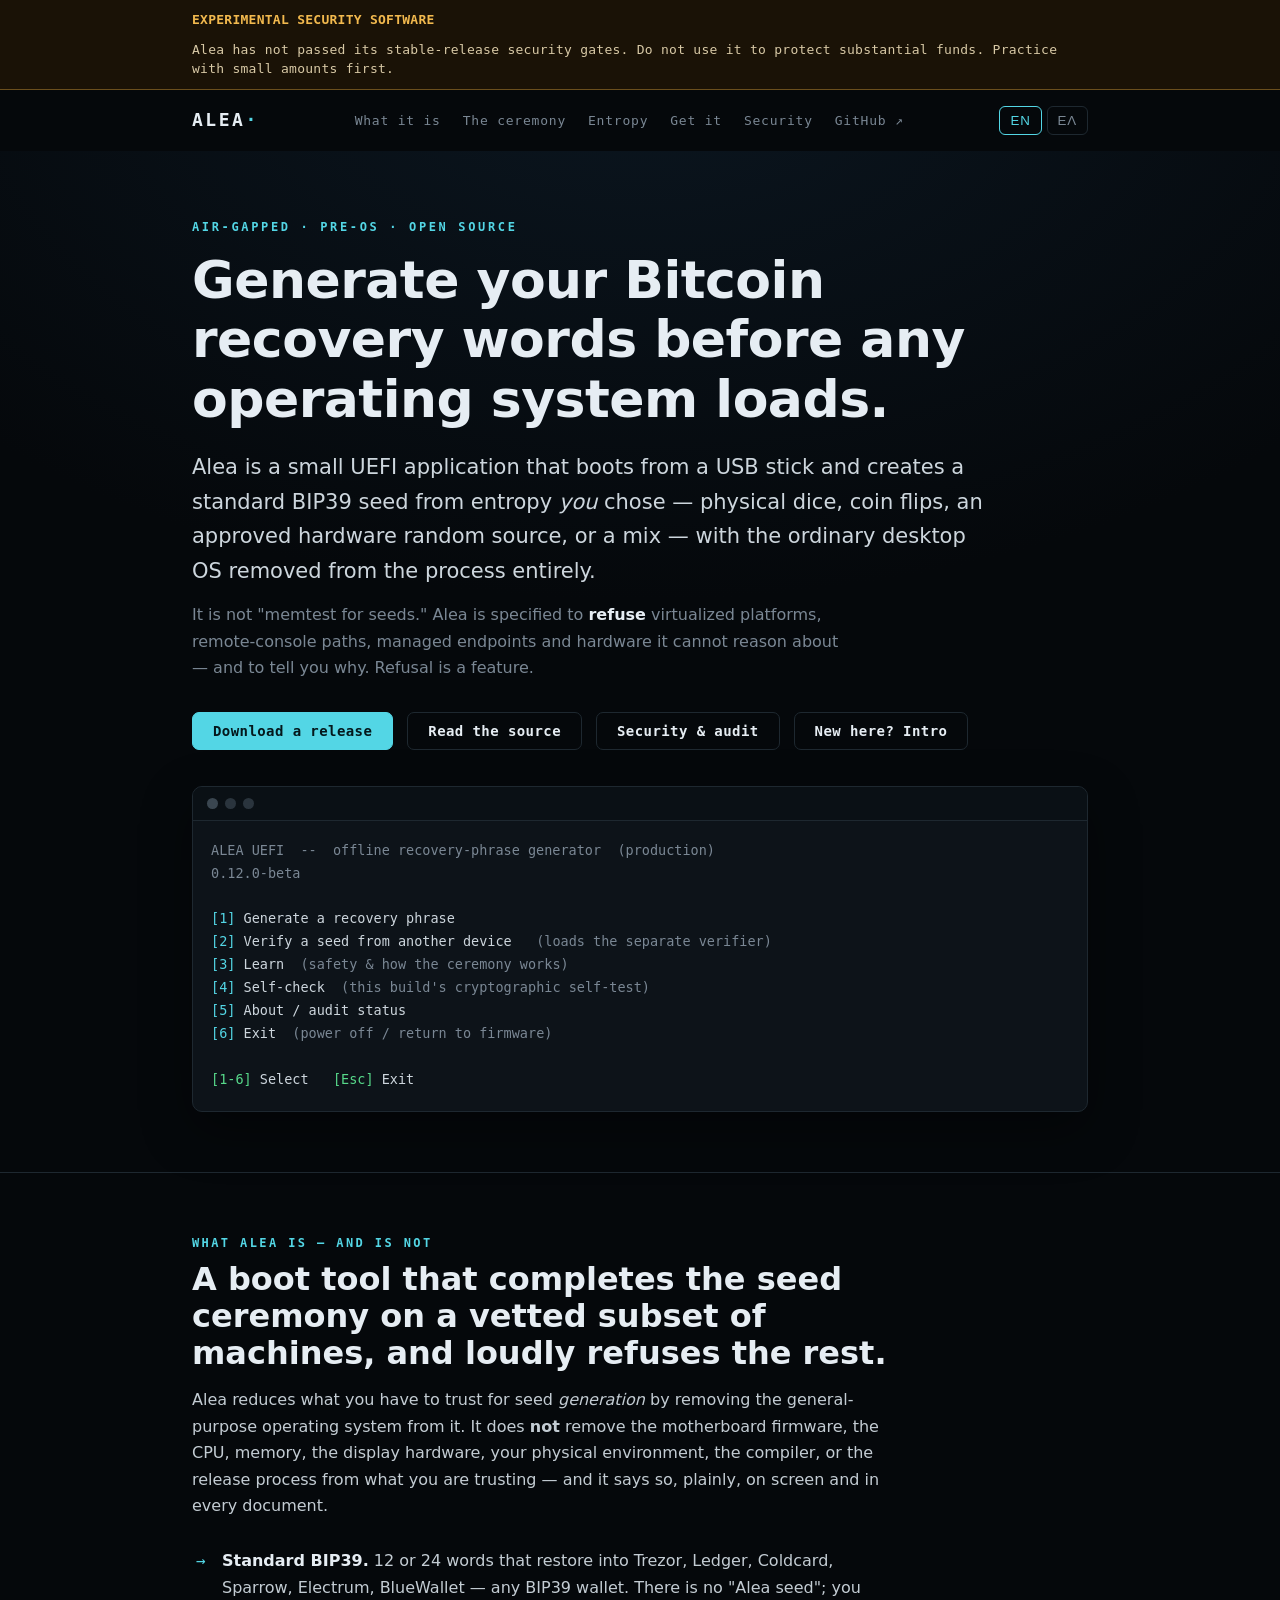
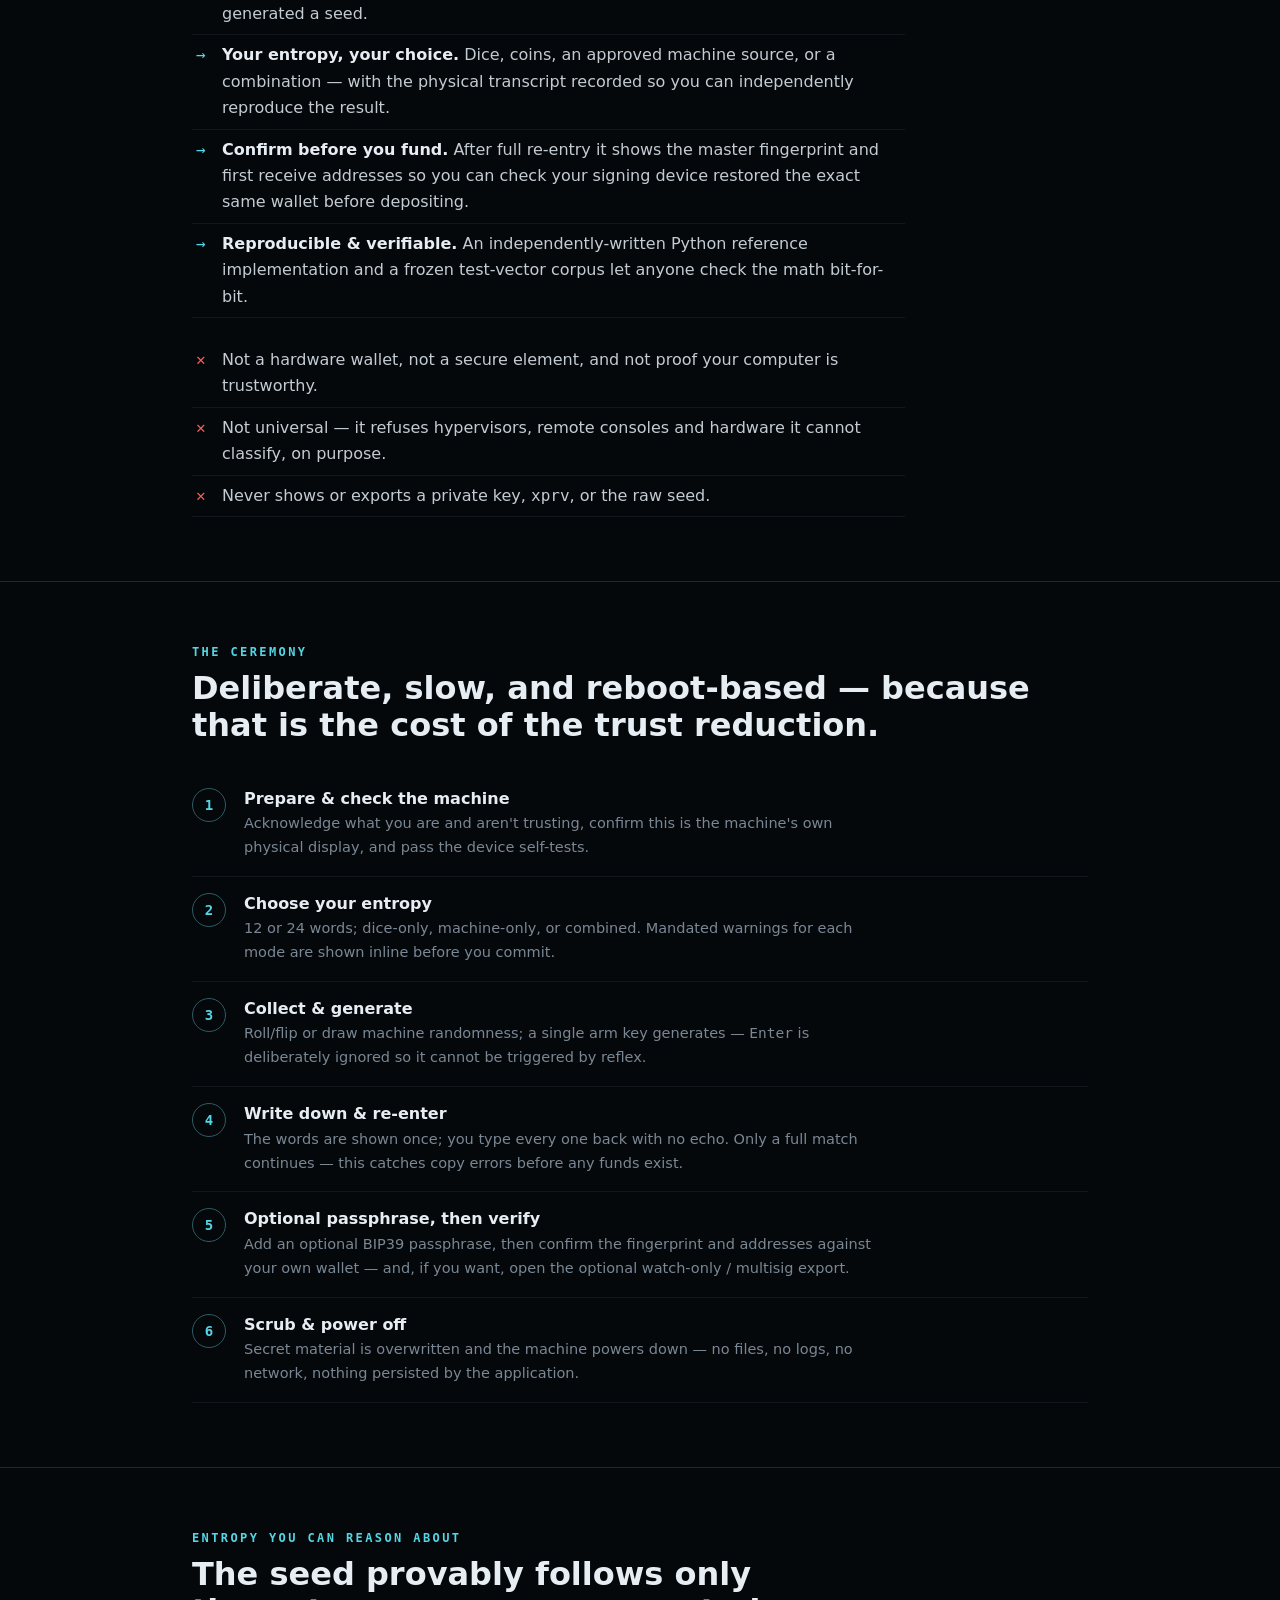
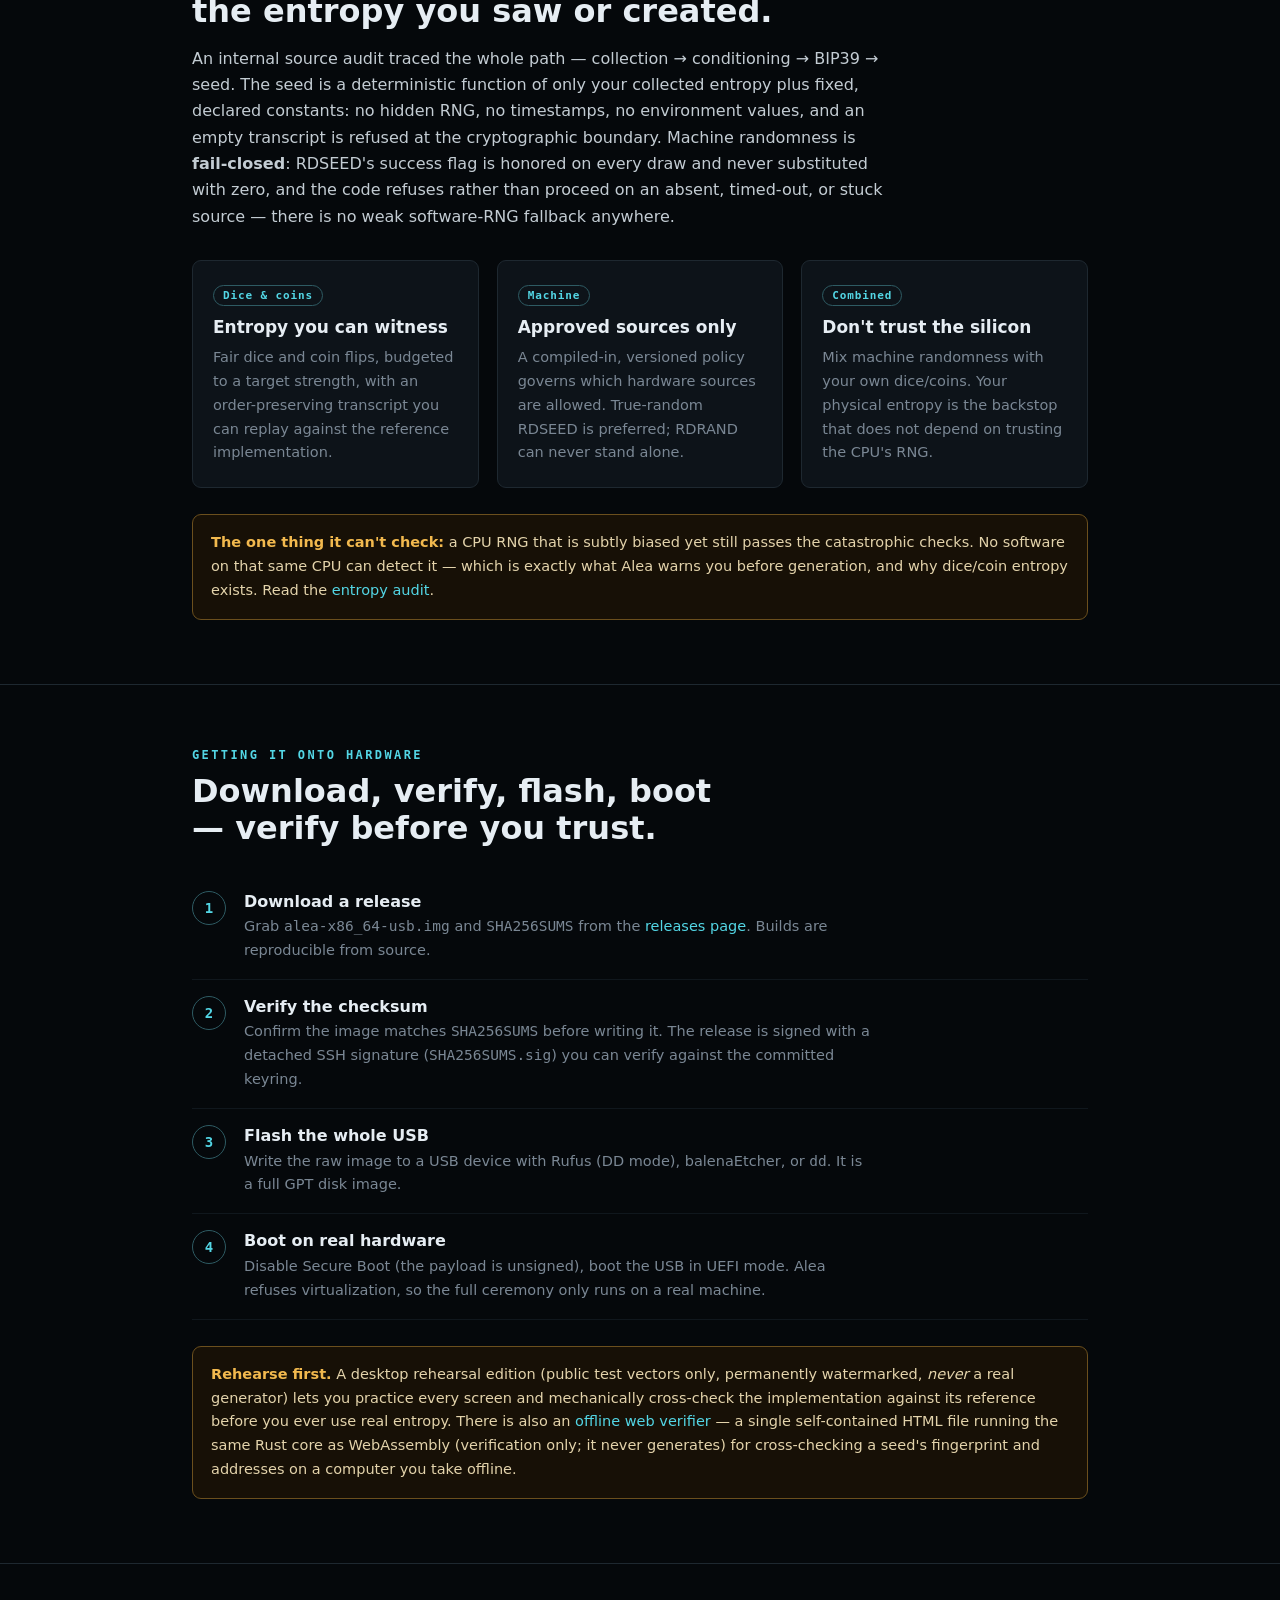
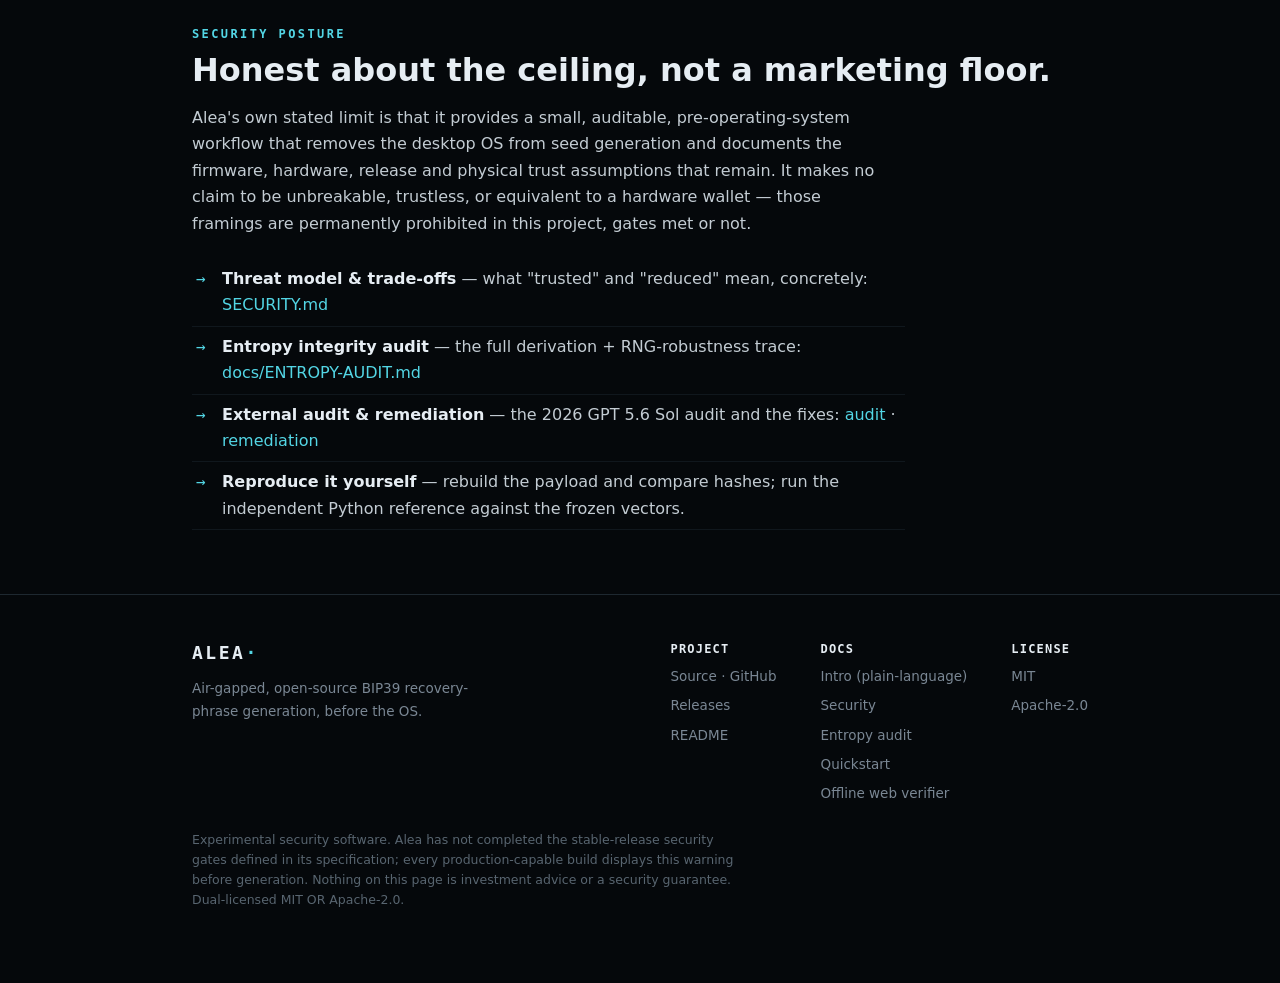
==== commit aa708966: "site: restore plain-language intro page + cross-link with the technical landing Per feedback: bring " ====
--- a/site/index.html
+++ b/site/index.html
@@ -168,6 +168,7 @@
       <a class="btn primary" href="https://github.com/Xerhs/Alea/releases"><span class="lang-en">Download a release</span><span class="lang-el">Κατέβασε μια έκδοση</span></a>
       <a class="btn ghost" href="https://github.com/Xerhs/Alea"><span class="lang-en">Read the source</span><span class="lang-el">Δες τον πηγαίο κώδικα</span></a>
       <a class="btn ghost" href="#security"><span class="lang-en">Security &amp; audit</span><span class="lang-el">Ασφάλεια &amp; έλεγχος</span></a>
+      <a class="btn ghost" href="explained.html"><span class="lang-en">New here? Intro</span><span class="lang-el">Νέος εδώ; Εισαγωγή</span></a>
     </div>
 
     <div class="term" aria-hidden="true">
@@ -303,6 +304,7 @@
         <a href="https://github.com/Xerhs/Alea/blob/master/README.md">README</a>
       </div>
       <div><b class="lang-en">Docs</b><b class="lang-el">Τεκμηρίωση</b>
+        <a href="explained.html"><span class="lang-en">Intro (plain-language)</span><span class="lang-el">Εισαγωγή (απλή γλώσσα)</span></a>
         <a href="https://github.com/Xerhs/Alea/blob/master/SECURITY.md"><span class="lang-en">Security</span><span class="lang-el">Ασφάλεια</span></a>
         <a href="https://github.com/Xerhs/Alea/blob/master/docs/ENTROPY-AUDIT.md"><span class="lang-en">Entropy audit</span><span class="lang-el">Έλεγχος εντροπίας</span></a>
         <a href="https://github.com/Xerhs/Alea/blob/master/QUICKSTART.md"><span class="lang-en">Quickstart</span><span class="lang-el">Γρήγορη εκκίνηση</span></a>
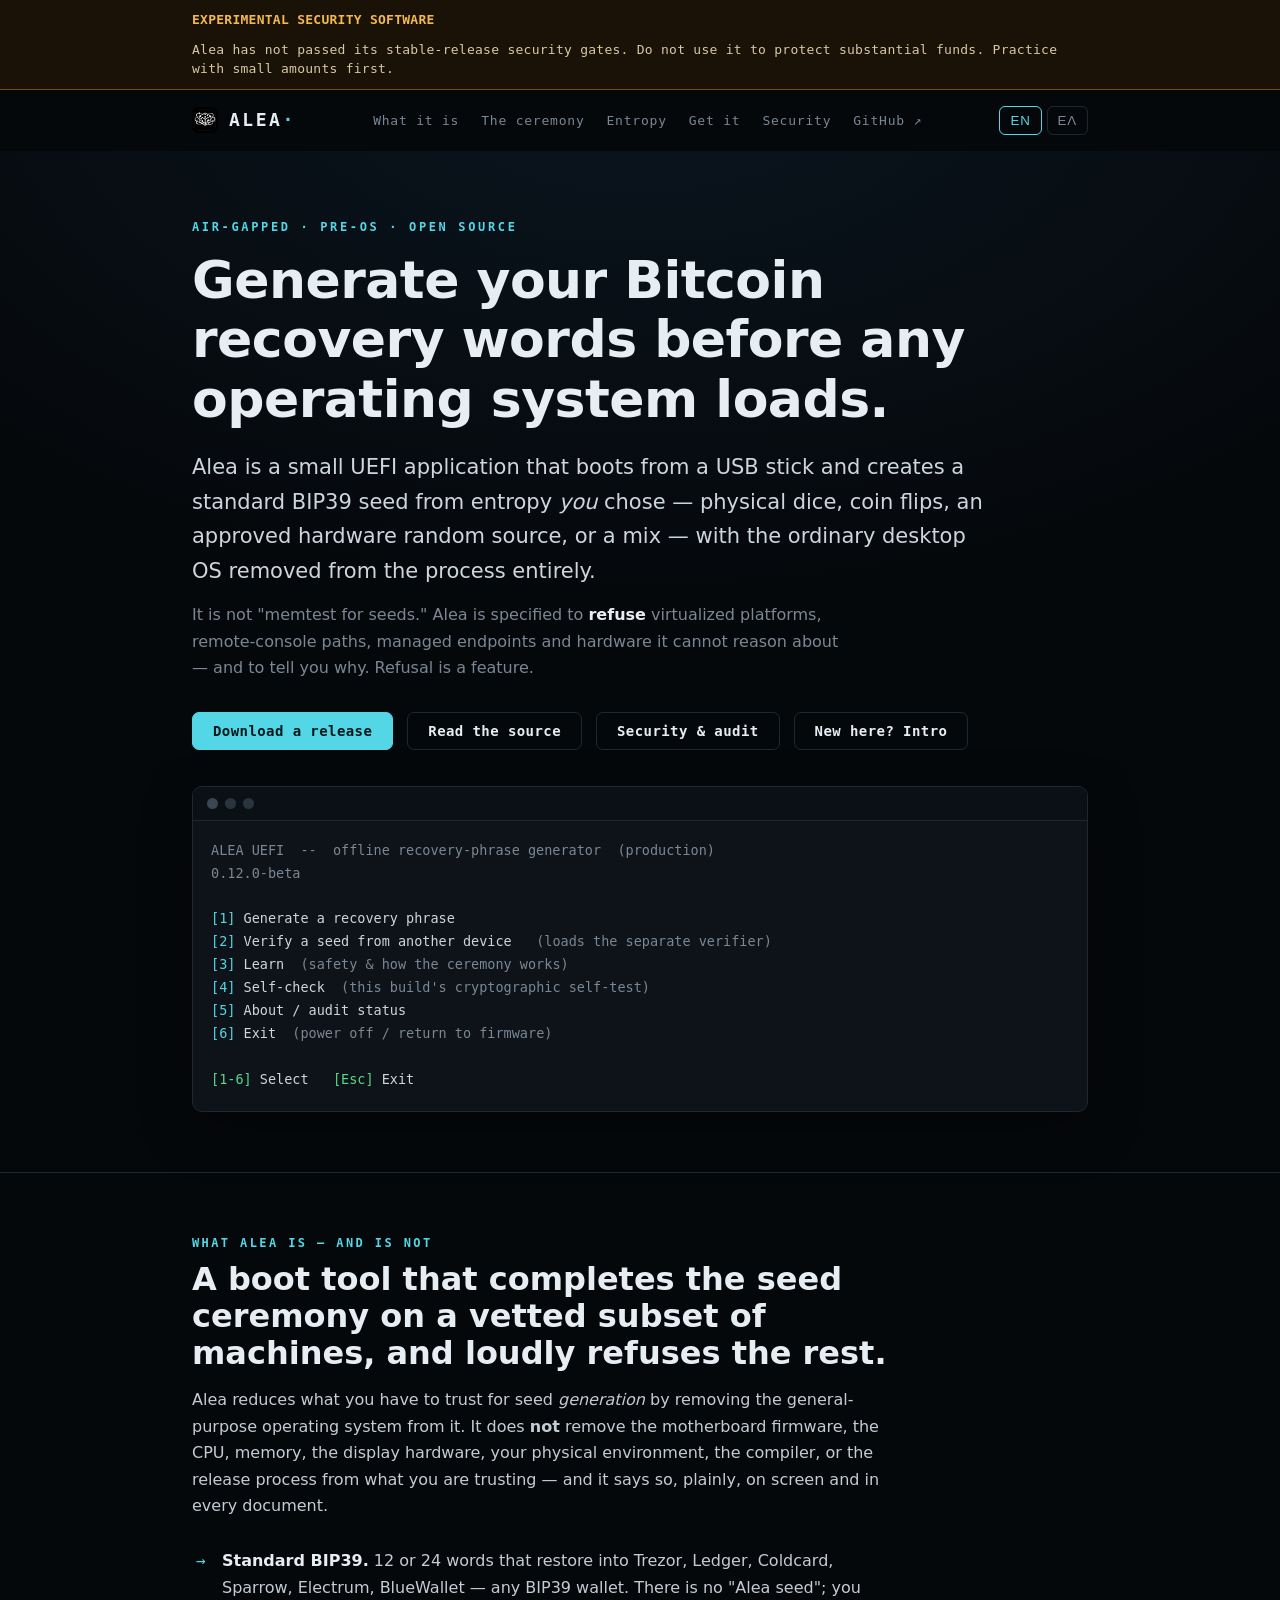
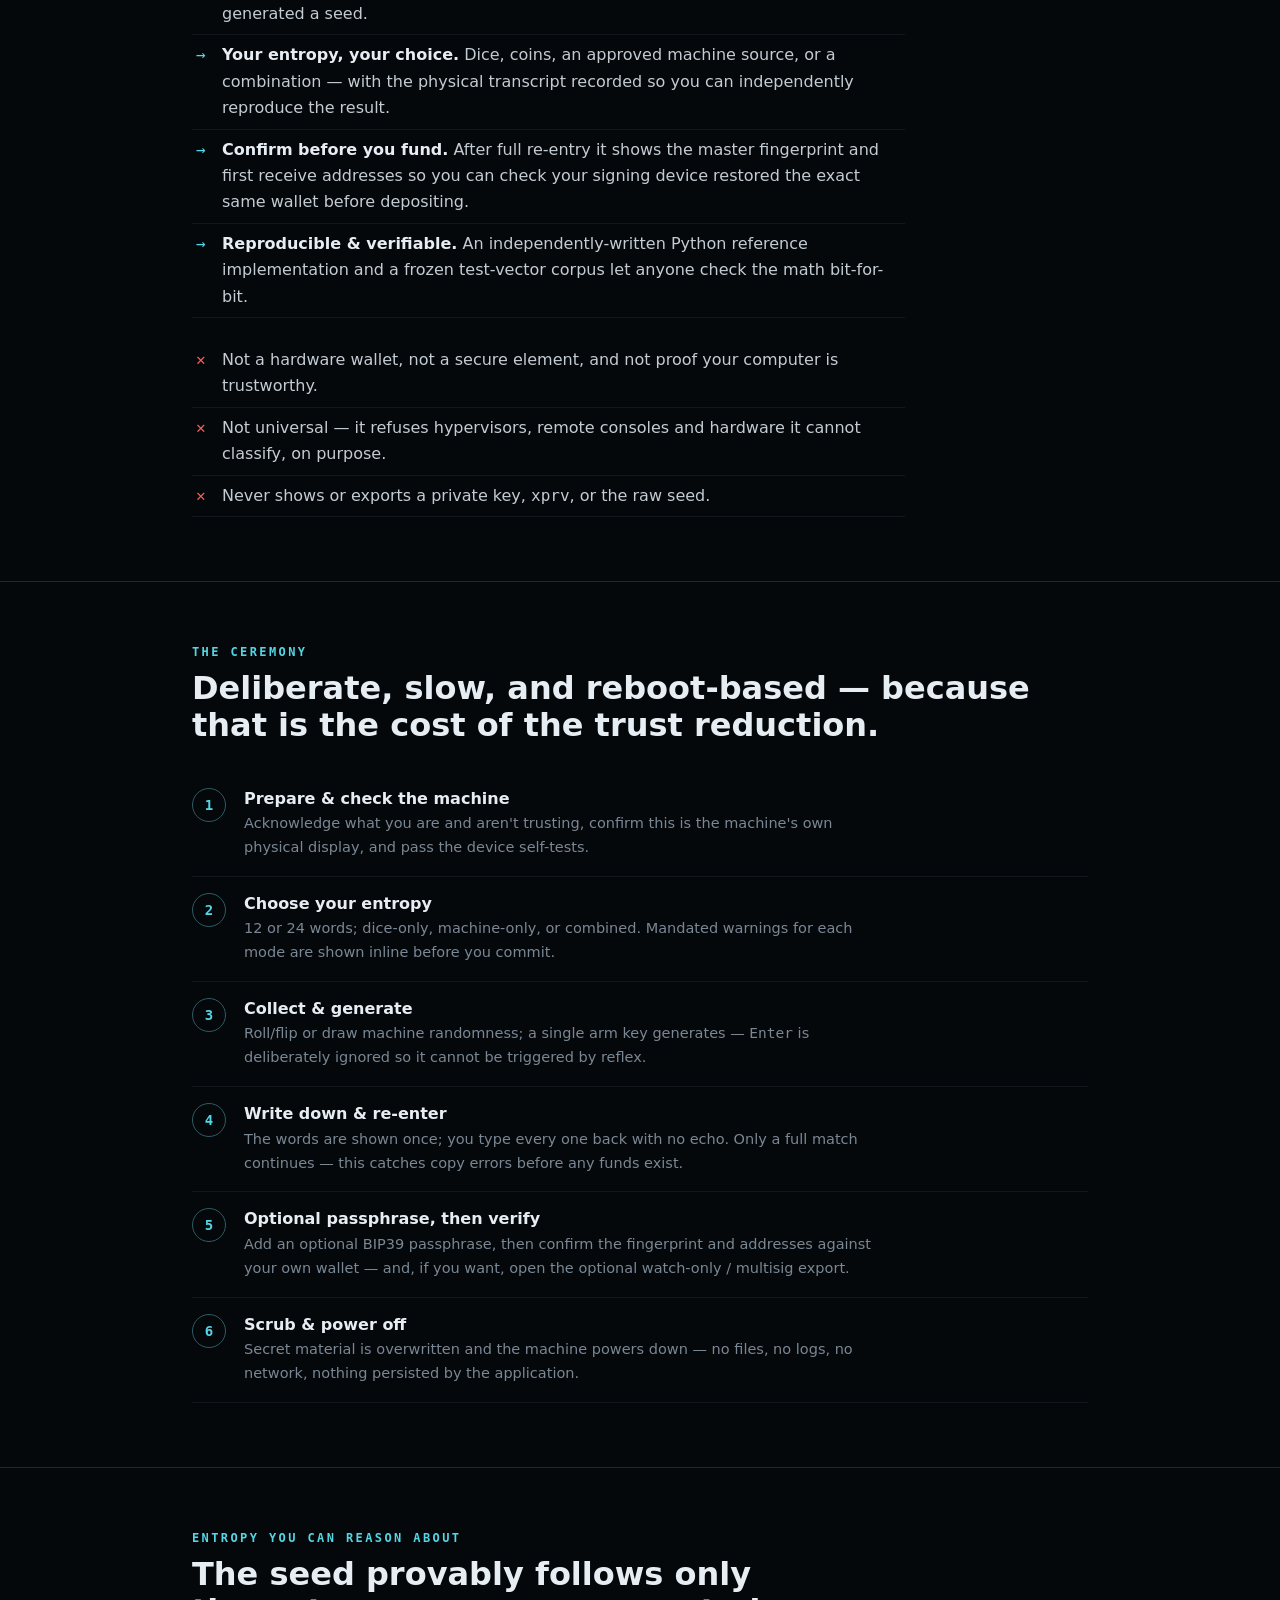
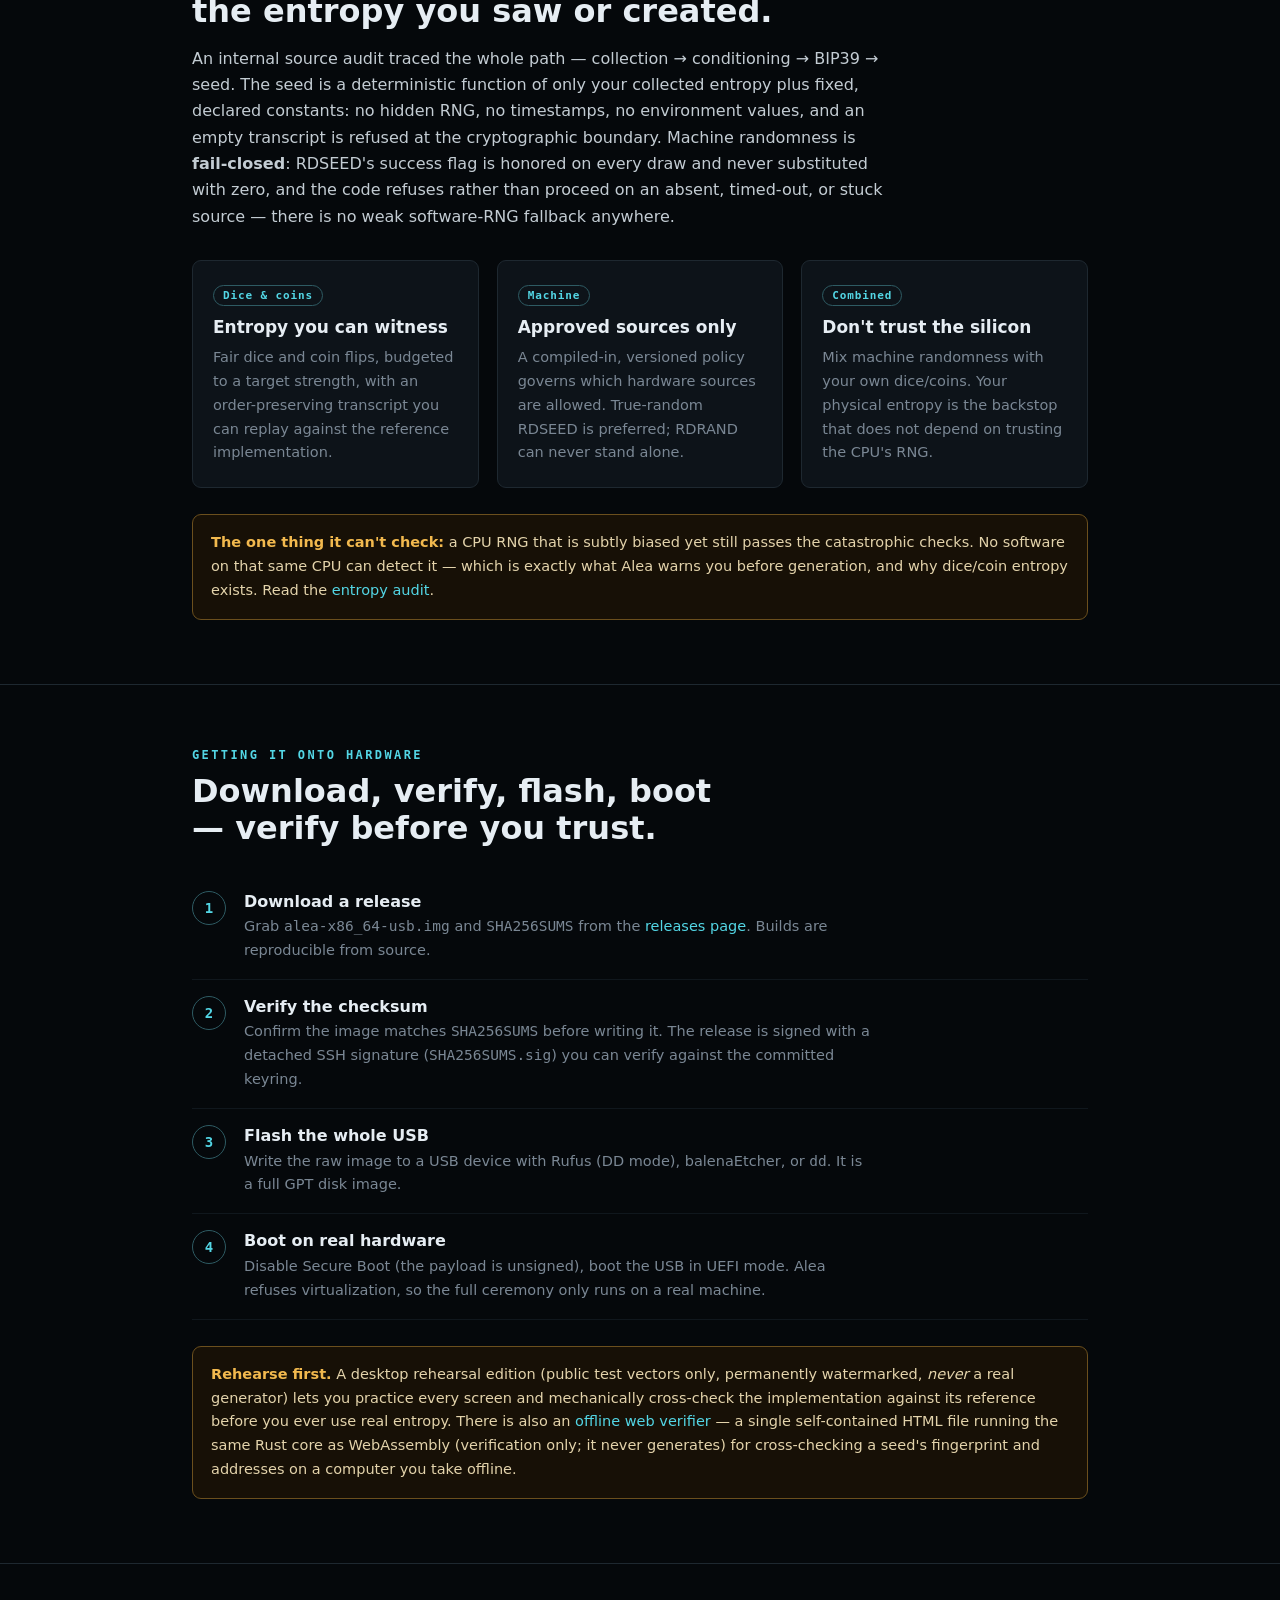
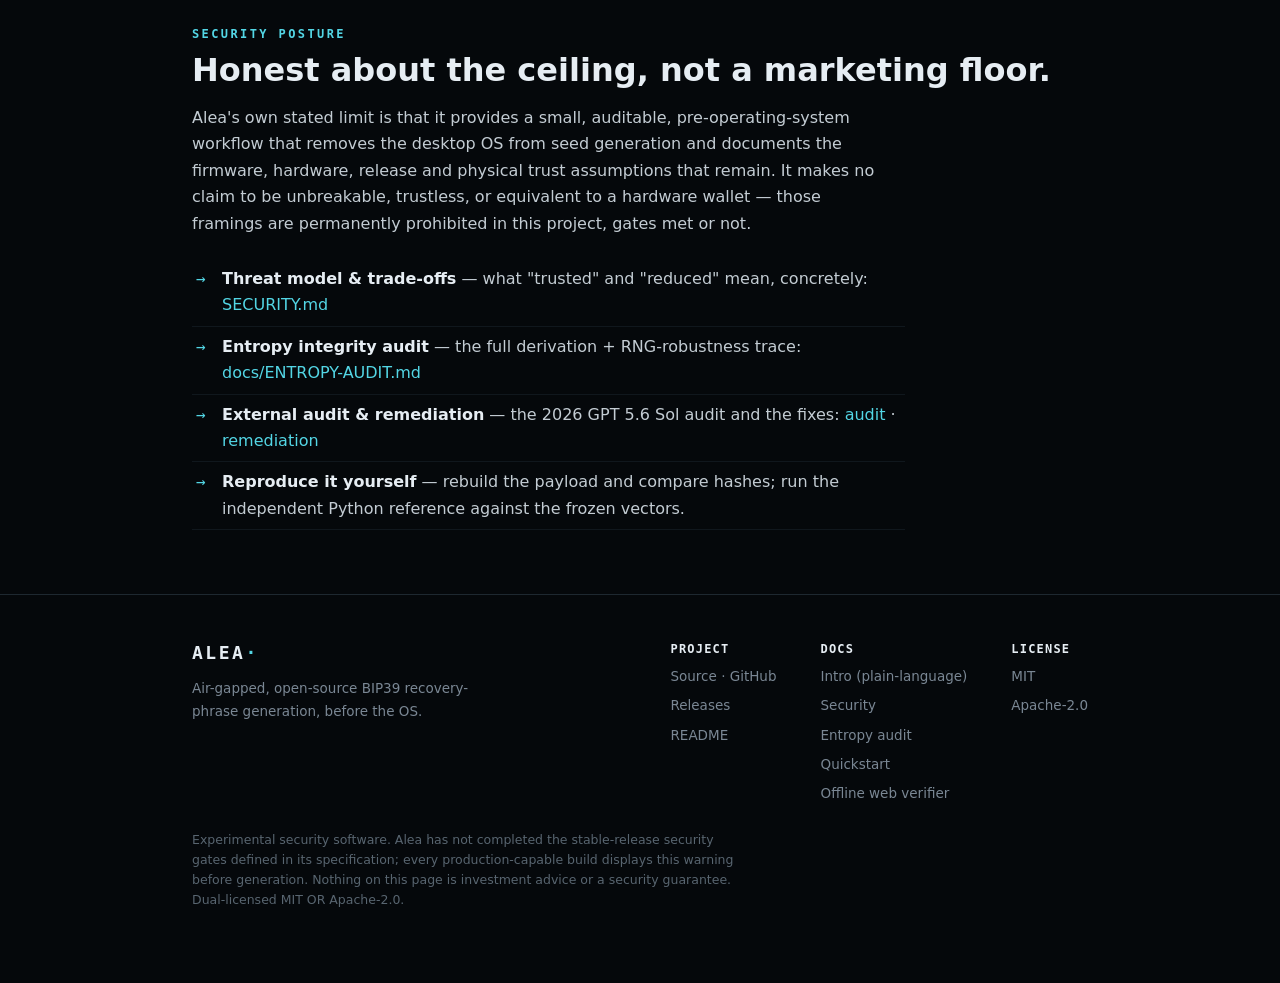
==== commit fad56164: "site: add entropy-dice logo top-left before ALEA + favicons Use the universal entropy-dice icon pack" ====
--- a/site/index.html
+++ b/site/index.html
@@ -5,6 +5,9 @@
 <meta name="viewport" content="width=device-width, initial-scale=1">
 <title>Alea — air-gapped Bitcoin recovery-phrase generator</title>
 <meta name="description" content="Alea is an experimental, open-source UEFI application that generates BIP39 recovery words before any operating system loads — from your own dice, coins, or an approved machine source. It refuses machines it cannot reason about, by design.">
+<link rel="icon" href="favicon.ico" sizes="any">
+<link rel="icon" type="image/png" href="logo.png">
+<link rel="apple-touch-icon" href="apple-touch-icon.png">
 <style>
   :root{
     --bg:#05080b; --panel:#0d1319; --rule:#1e2830;
@@ -38,7 +41,8 @@
   /* nav */
   nav .wrap{display:flex;align-items:center;justify-content:space-between;
             padding:16px 22px;gap:16px}
-  .brand{font:650 18px/1 var(--mono);letter-spacing:.14em;color:var(--text)}
+  .brand{display:inline-flex;align-items:center;font:650 18px/1 var(--mono);letter-spacing:.14em;color:var(--text)}
+  .brand .logo{width:26px;height:26px;border-radius:6px;margin-right:11px;display:block;flex:0 0 auto}
   .brand .dot{color:var(--accent)}
   nav ul{display:flex;gap:22px;list-style:none;margin:0;padding:0;
          font:13px/1 var(--mono);letter-spacing:.06em}
@@ -138,7 +142,7 @@
 
 <nav>
   <div class="wrap">
-    <span class="brand">ALEA<span class="dot">·</span></span>
+    <span class="brand"><img class="logo" src="logo.png" width="26" height="26" alt="" decoding="async">ALEA<span class="dot">·</span></span>
     <ul>
       <li><a href="#what"><span class="lang-en">What it is</span><span class="lang-el">Τι είναι</span></a></li>
       <li><a href="#ceremony"><span class="lang-en">The ceremony</span><span class="lang-el">Η τελετή</span></a></li>
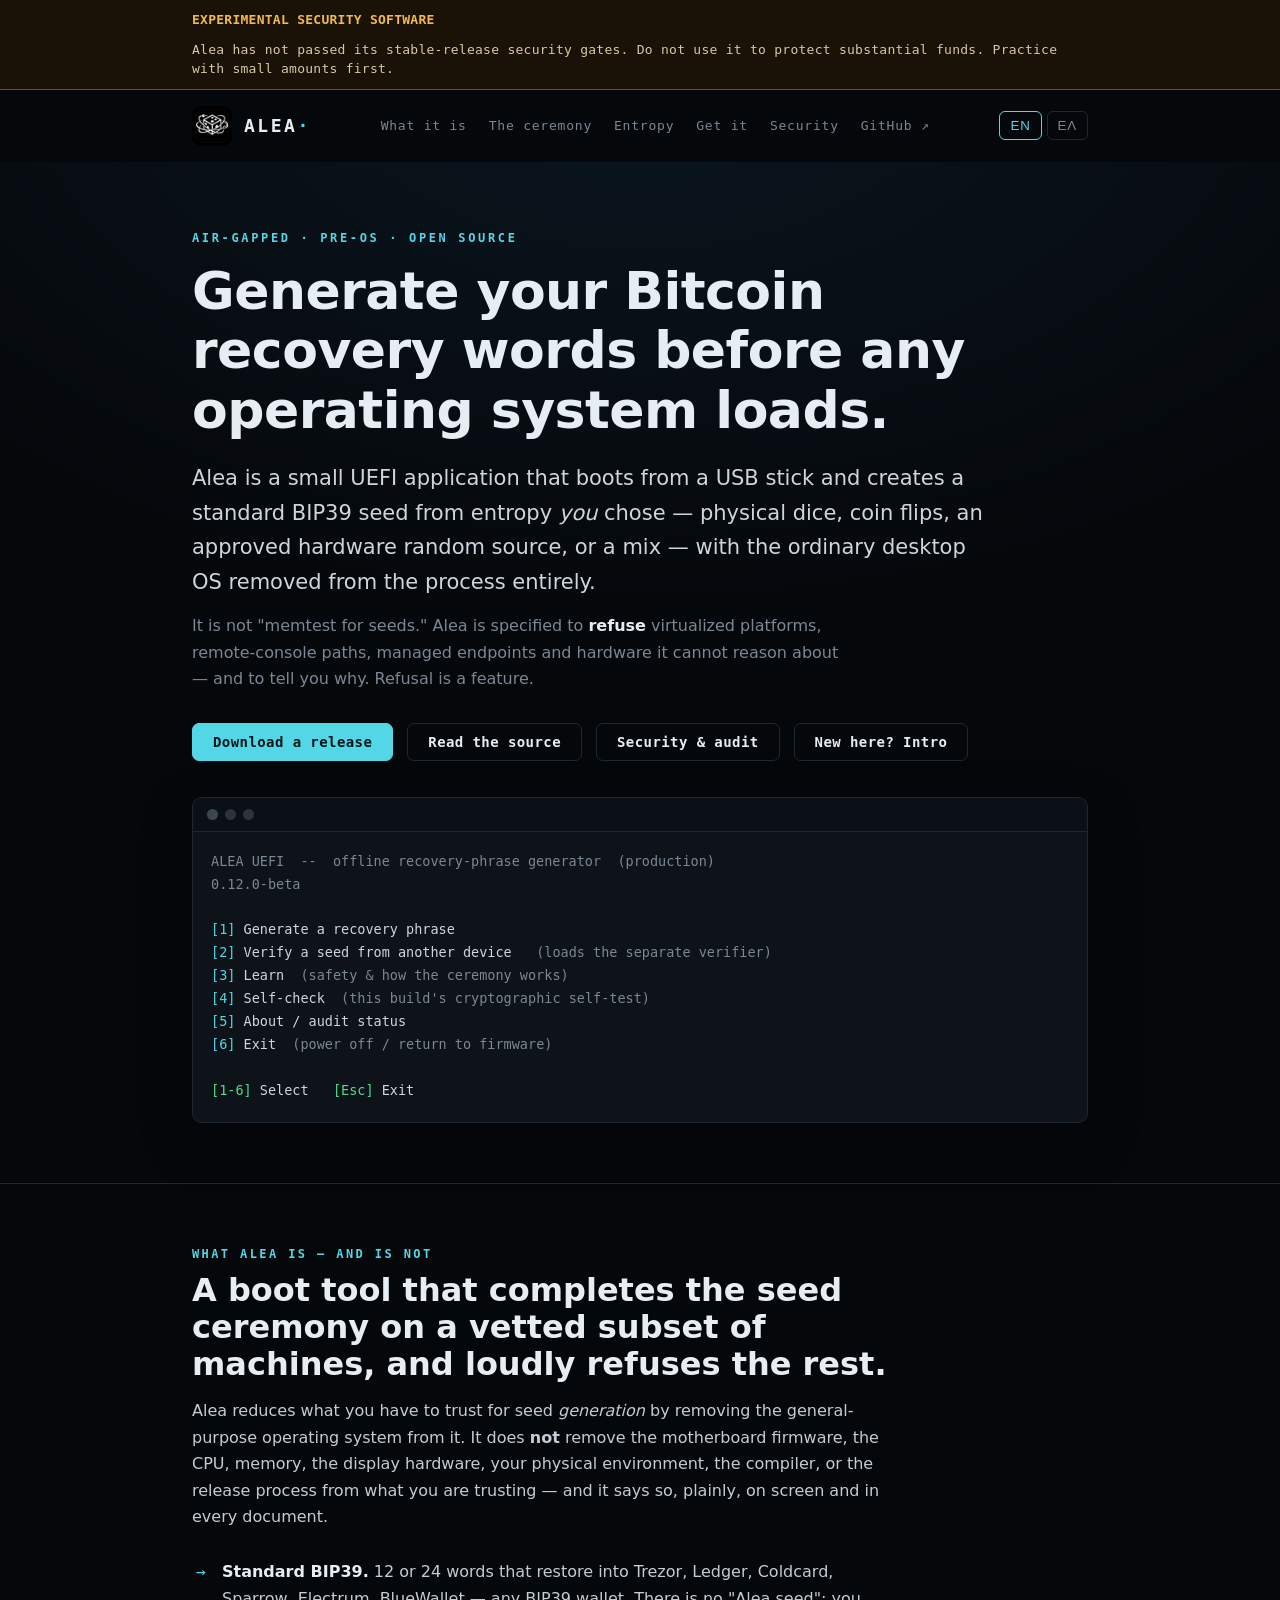
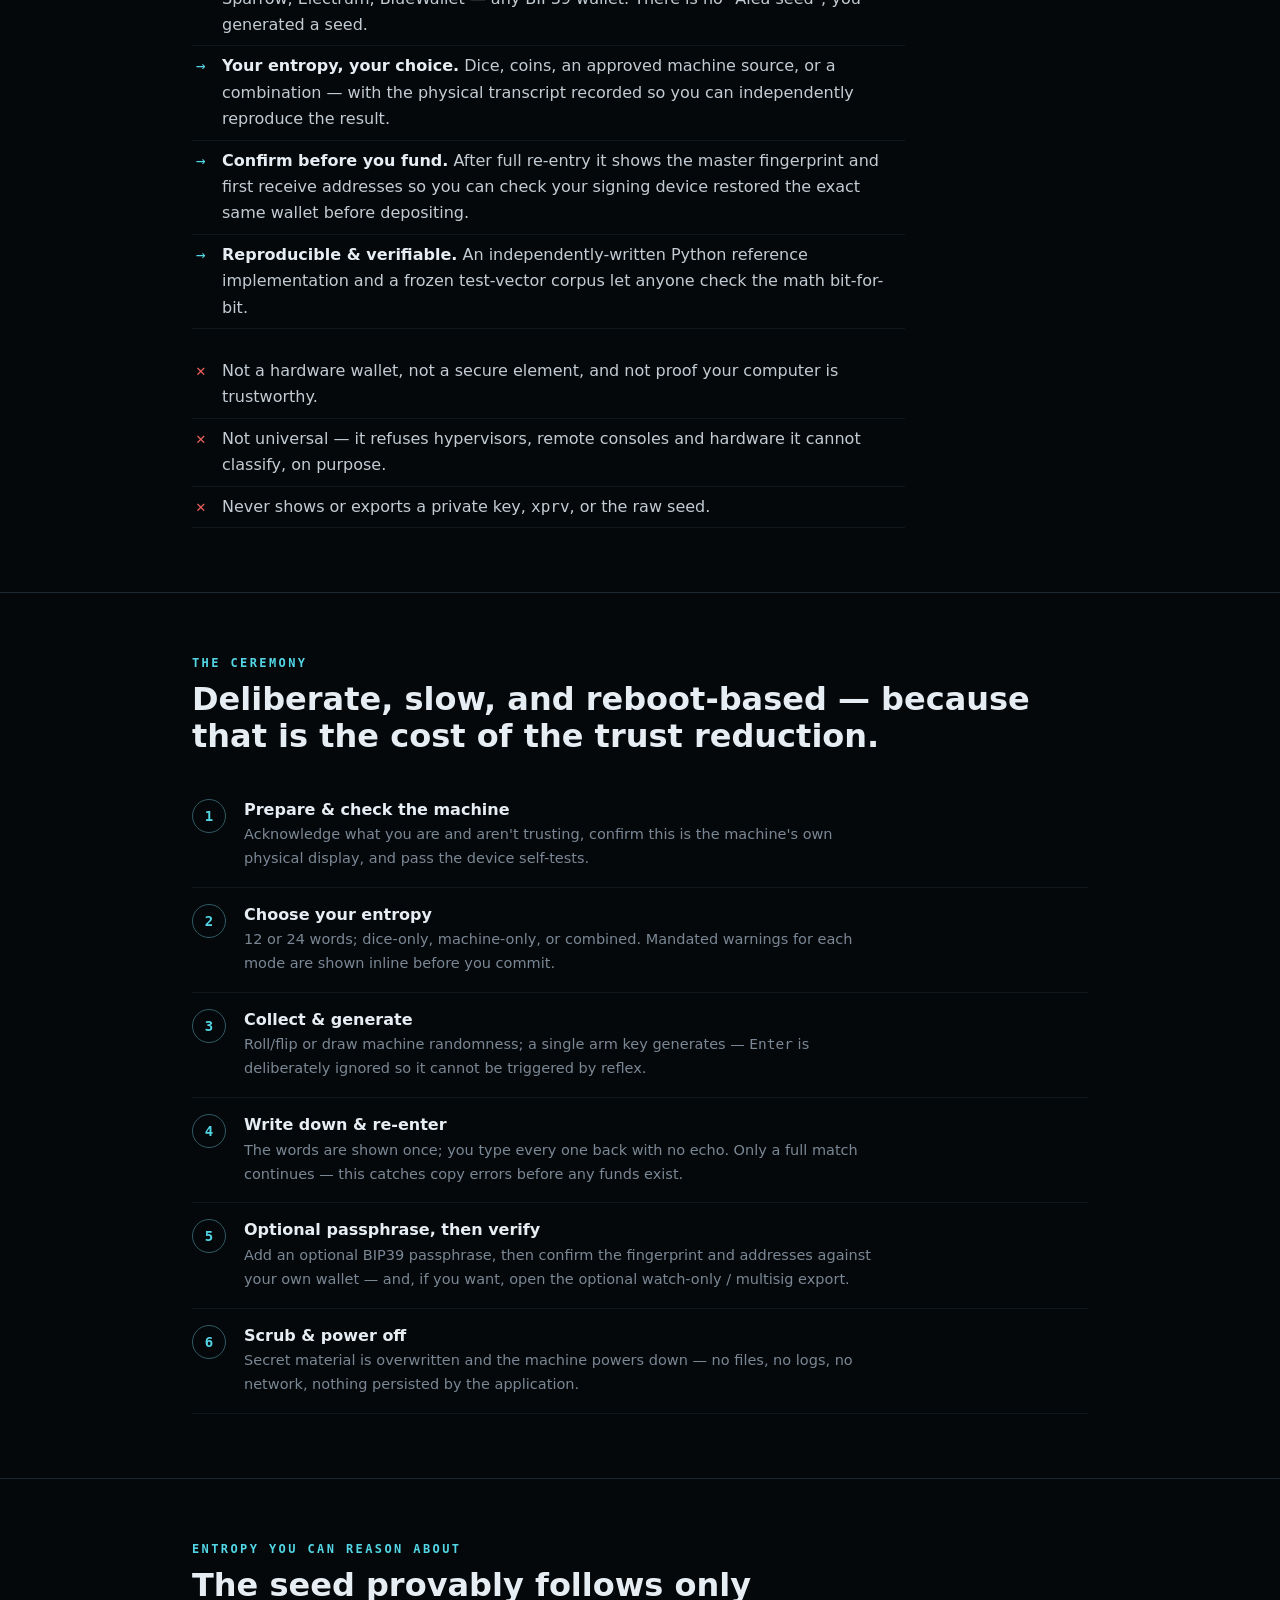
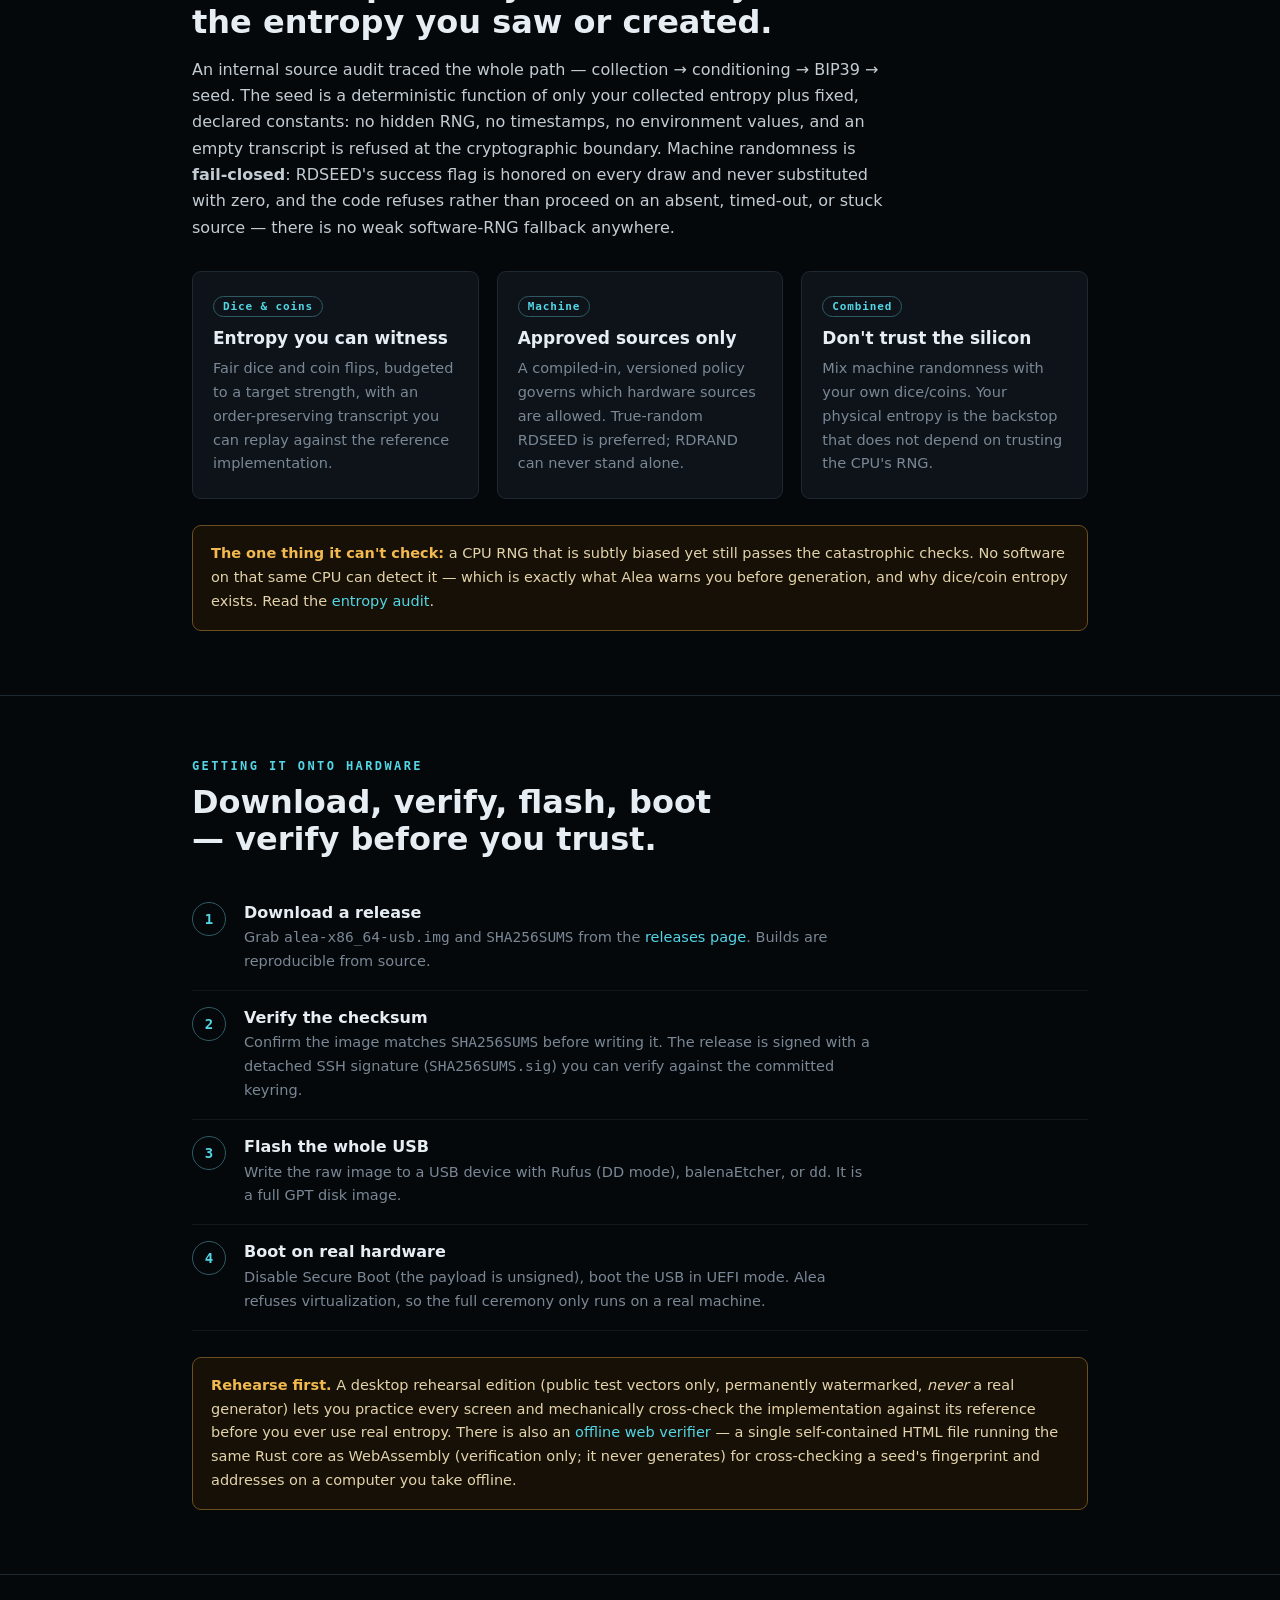
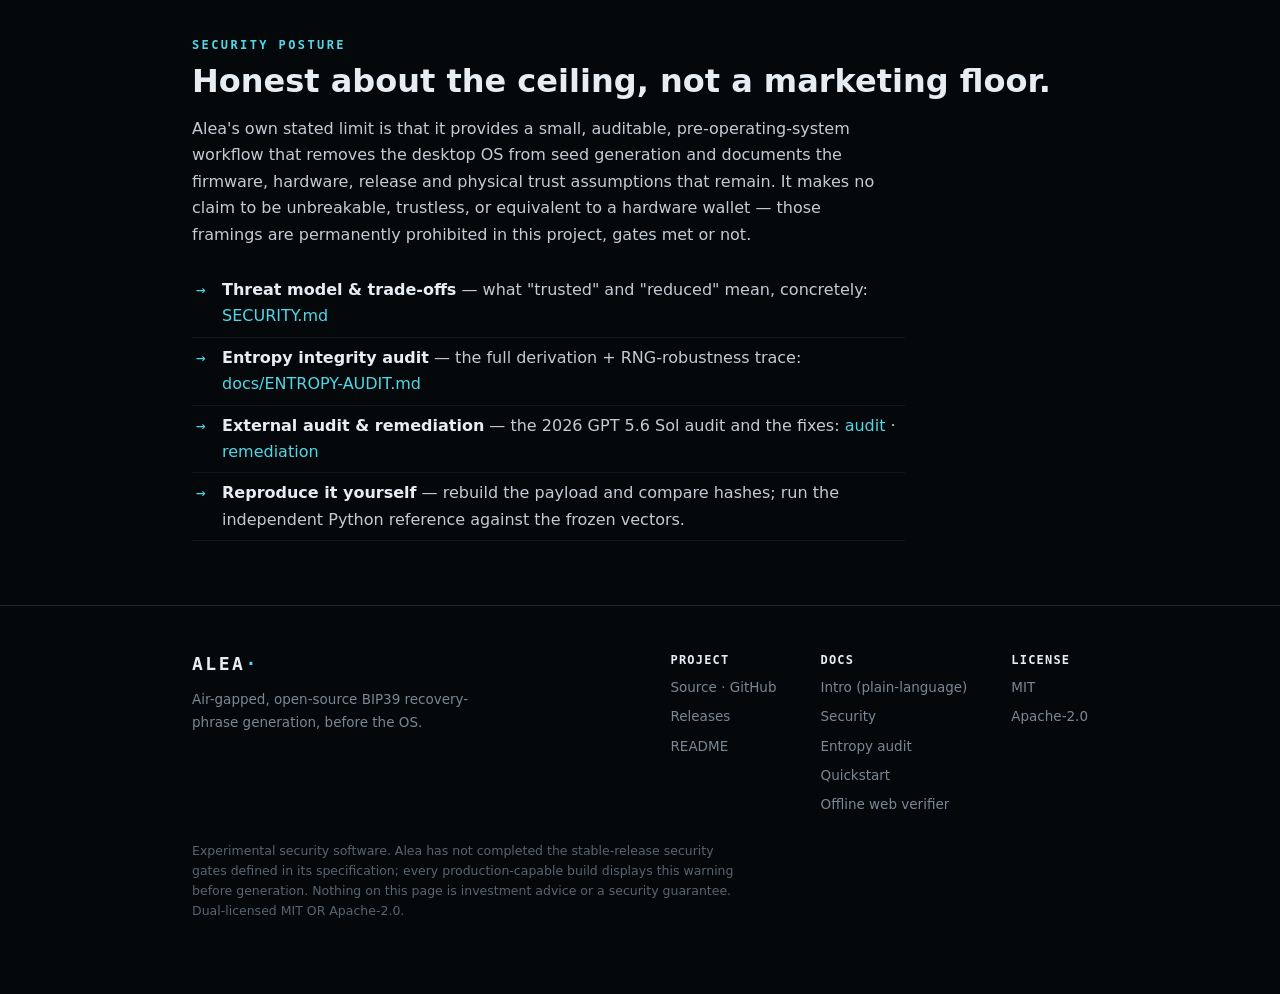
==== commit 4d2437c7: "site: enlarge the nav logo (26px → 40px) for visibility" ====
--- a/site/index.html
+++ b/site/index.html
@@ -42,7 +42,7 @@
   nav .wrap{display:flex;align-items:center;justify-content:space-between;
             padding:16px 22px;gap:16px}
   .brand{display:inline-flex;align-items:center;font:650 18px/1 var(--mono);letter-spacing:.14em;color:var(--text)}
-  .brand .logo{width:26px;height:26px;border-radius:6px;margin-right:11px;display:block;flex:0 0 auto}
+  .brand .logo{width:40px;height:40px;border-radius:9px;margin-right:12px;display:block;flex:0 0 auto}
   .brand .dot{color:var(--accent)}
   nav ul{display:flex;gap:22px;list-style:none;margin:0;padding:0;
          font:13px/1 var(--mono);letter-spacing:.06em}
@@ -142,7 +142,7 @@
 
 <nav>
   <div class="wrap">
-    <span class="brand"><img class="logo" src="logo.png" width="26" height="26" alt="" decoding="async">ALEA<span class="dot">·</span></span>
+    <span class="brand"><img class="logo" src="logo.png" width="40" height="40" alt="" decoding="async">ALEA<span class="dot">·</span></span>
     <ul>
       <li><a href="#what"><span class="lang-en">What it is</span><span class="lang-el">Τι είναι</span></a></li>
       <li><a href="#ceremony"><span class="lang-en">The ceremony</span><span class="lang-el">Η τελετή</span></a></li>
@@ -165,7 +165,7 @@
     <h1 class="lang-en">Generate your Bitcoin recovery words before any operating system loads.</h1>
     <h1 class="lang-el">Δημιούργησε τις λέξεις ανάκτησης Bitcoin πριν φορτώσει οποιοδήποτε λειτουργικό σύστημα.</h1>
     <p class="lede lang-en">Alea is a small UEFI application that boots from a USB stick and creates a standard BIP39 seed from entropy <em>you</em> chose — physical dice, coin flips, an approved hardware random source, or a mix — with the ordinary desktop OS removed from the process entirely.</p>
-    <p class="lede lang-el">Το Alea είναι μια μικρή εφαρμογή UEFI που εκκινεί από ένα στικάκι USB και δημιουργεί μια τυπική φράση BIP39 από εντροπία που επέλεξες <em>εσύ</em> — φυσικά ζάρια, ρίψεις νομίσματος, μια εγκεκριμένη πηγή τυχαιότητας υλικού, ή έναν συνδυασμό — αφαιρώντας εντελώς το συνηθισμένο λειτουργικό σύστημα από τη διαδικασία.</p>
+    <p class="lede lang-el">Το Alea είναι μια μικρή εφαρμογή UEFI που εκκινεί από ένα στικάκι USB και δημιουργεί μια τυπική φράση BIP39 από εντροπία που επέλεξες <em>εσύ</em> — φυσικά ζάρια, ρίψεις νομίσματος, μια εγκεκριμένη πηγή τυχαιότητας του υπολογιστή, ή έναν συνδυασμό — αφαιρώντας εντελώς το συνηθισμένο λειτουργικό σύστημα από τη διαδικασία.</p>
     <p class="sub lang-en">It is not "memtest for seeds." Alea is specified to <b style="color:var(--text)">refuse</b> virtualized platforms, remote-console paths, managed endpoints and hardware it cannot reason about — and to tell you why. Refusal is a feature.</p>
     <p class="sub lang-el">Δεν είναι «memtest για φράσεις». Το Alea είναι σχεδιασμένο να <b style="color:var(--text)">απορρίπτει</b> εικονικές πλατφόρμες, διαδρομές απομακρυσμένης κονσόλας, διαχειριζόμενες συσκευές και υλικό που δεν μπορεί να αξιολογήσει — και να σου εξηγεί γιατί. Η άρνηση είναι χαρακτηριστικό, όχι σφάλμα.</p>
     <div class="cta">
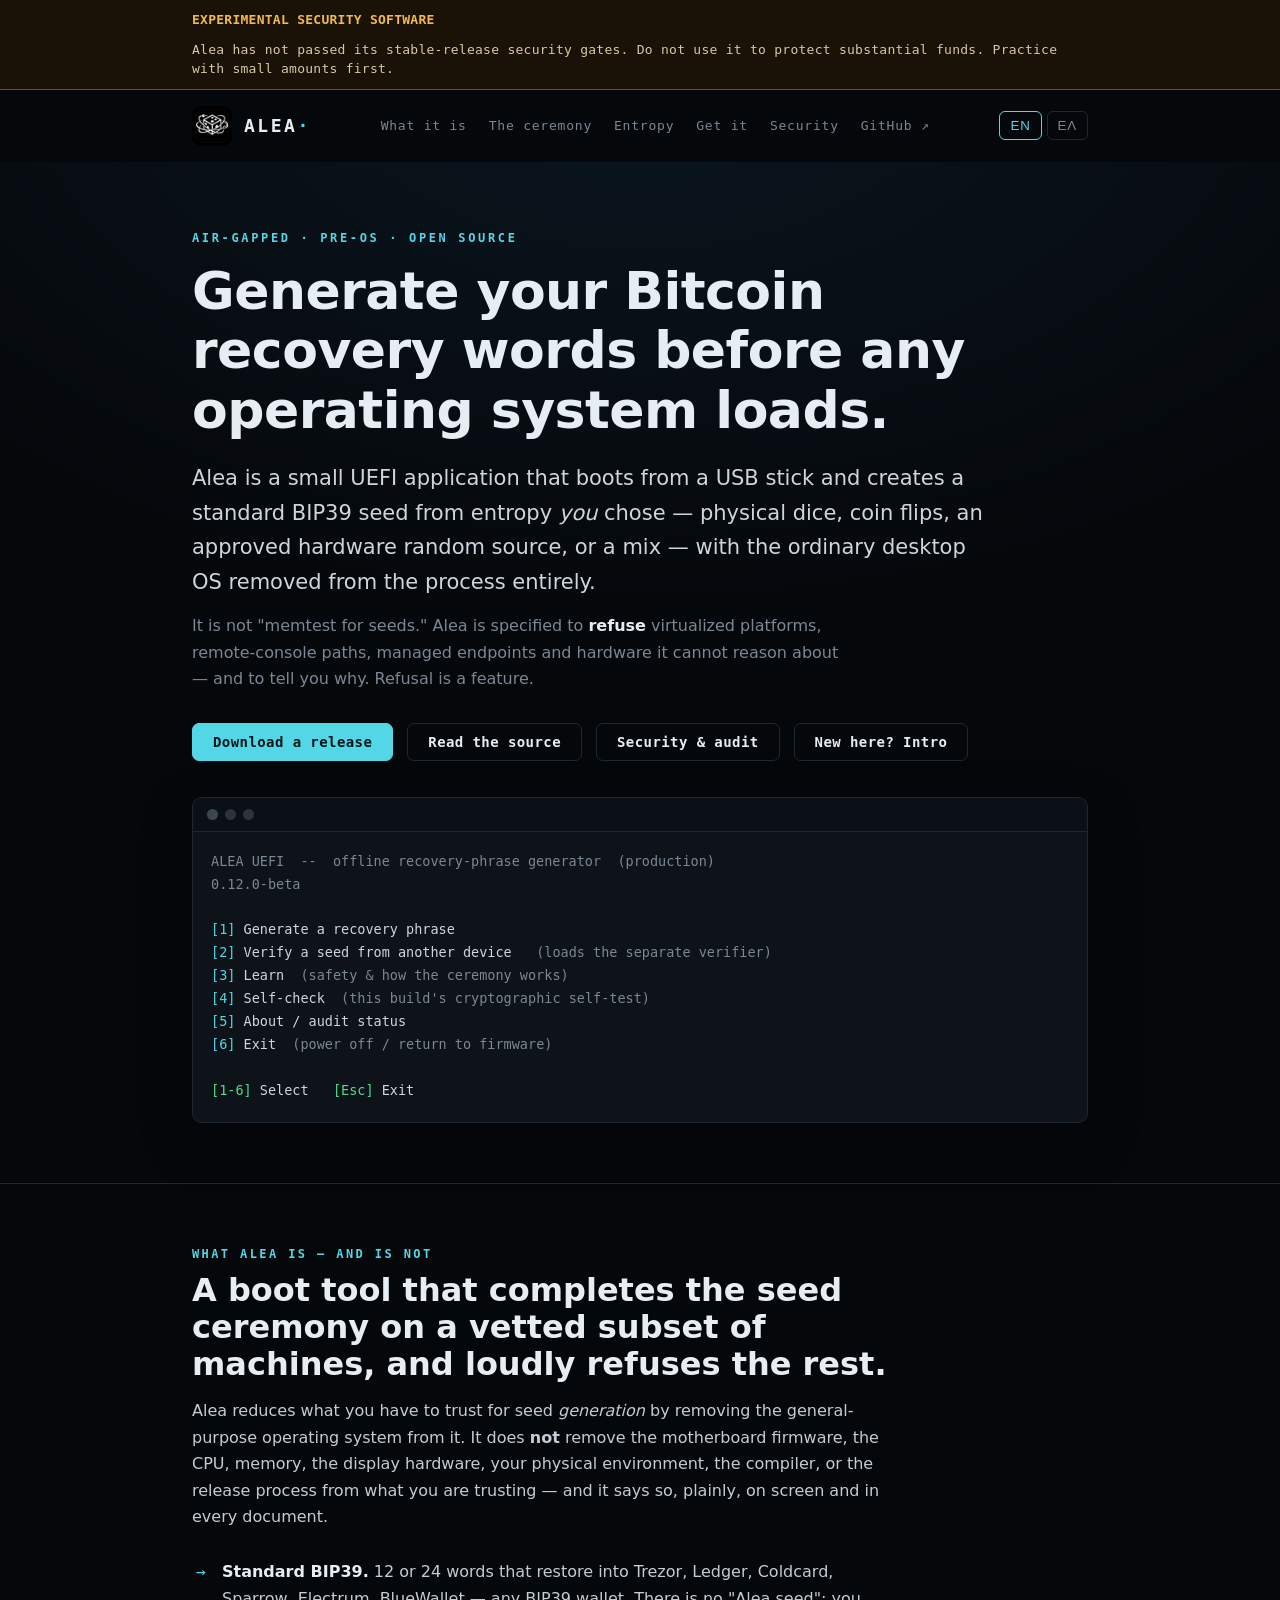
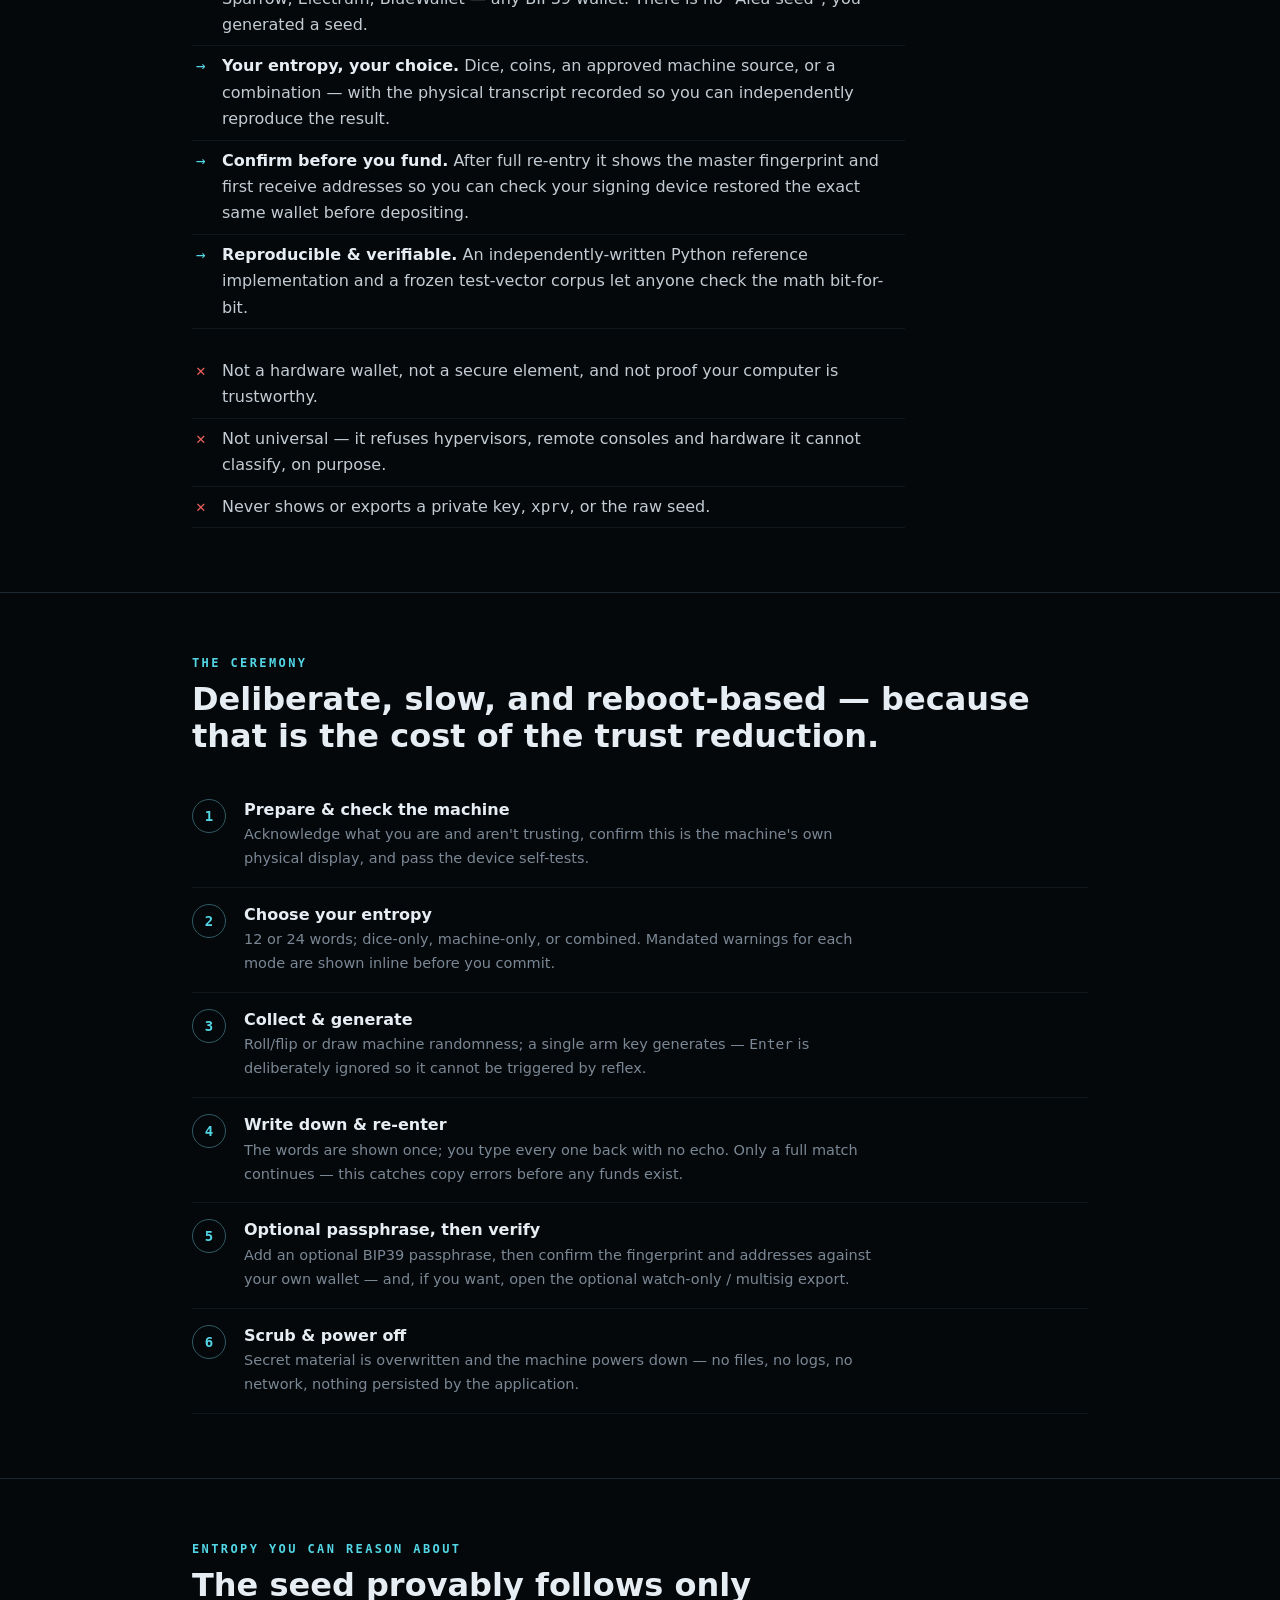
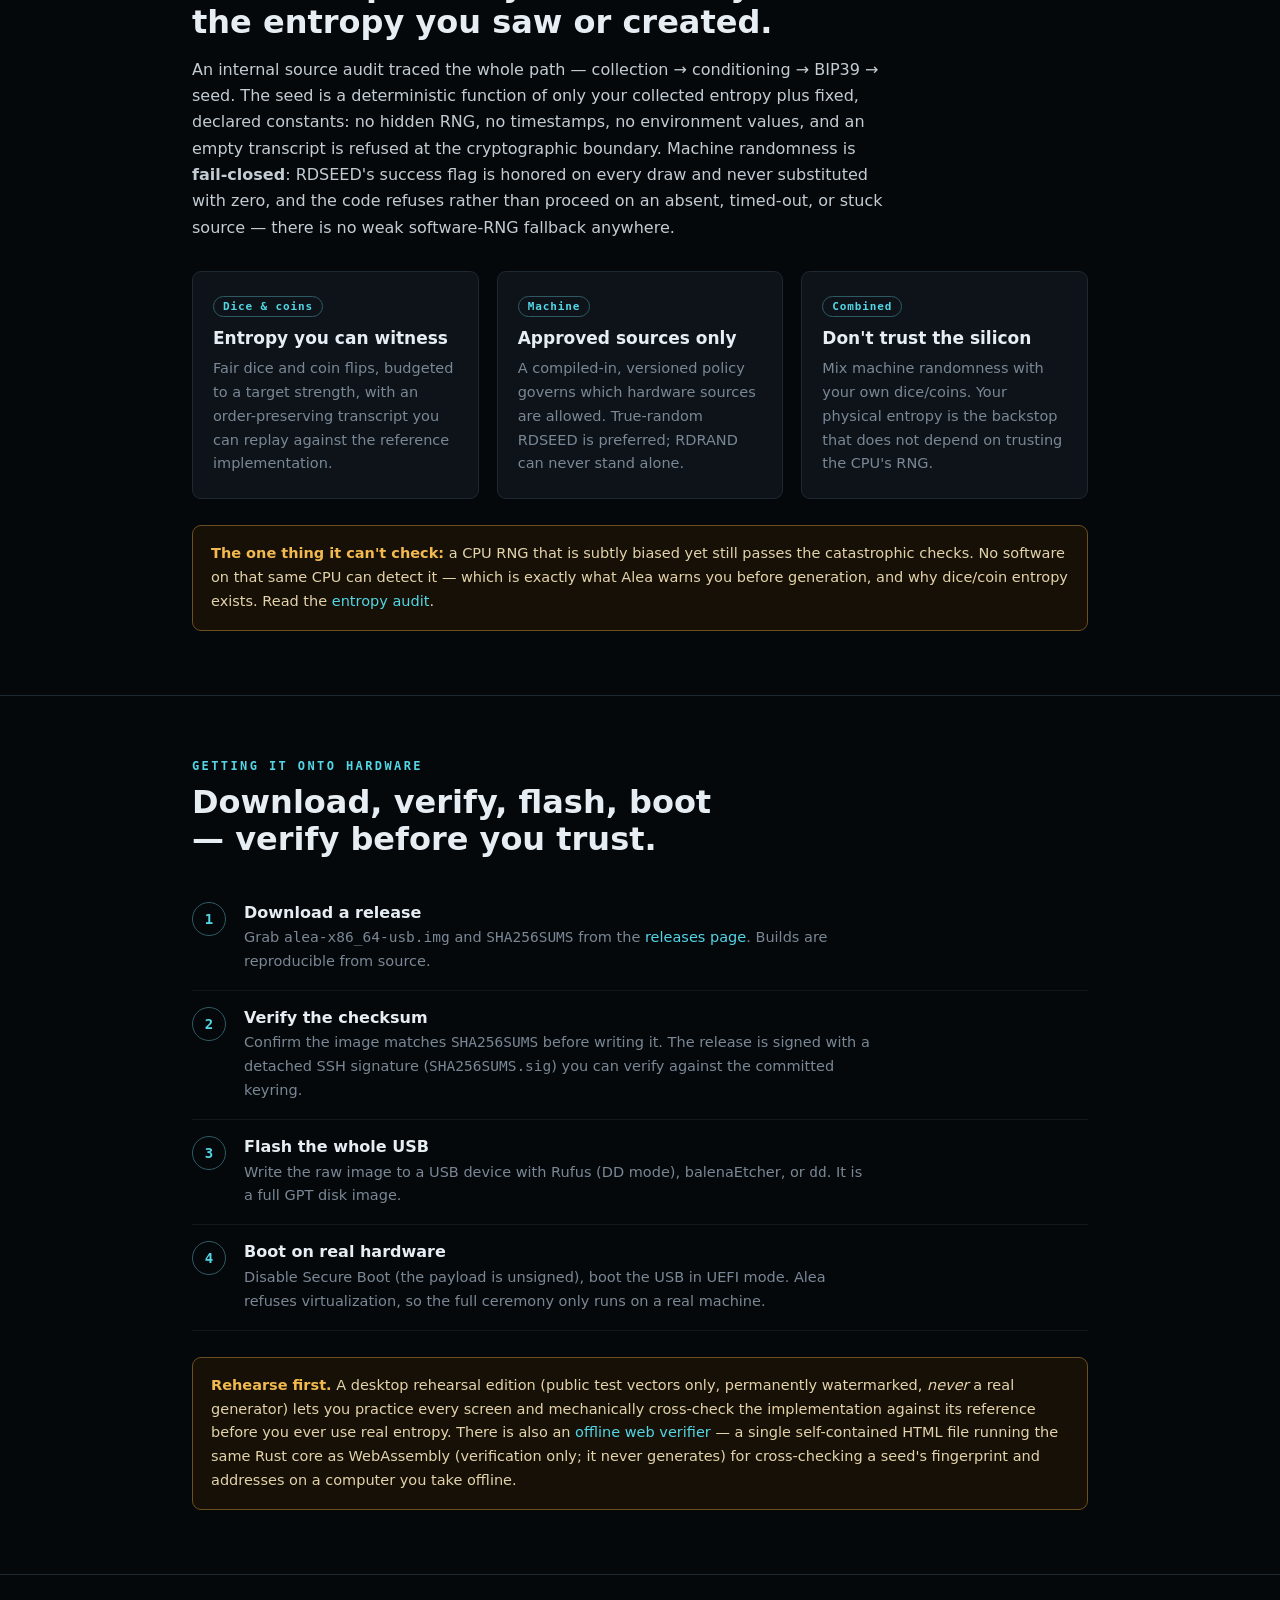
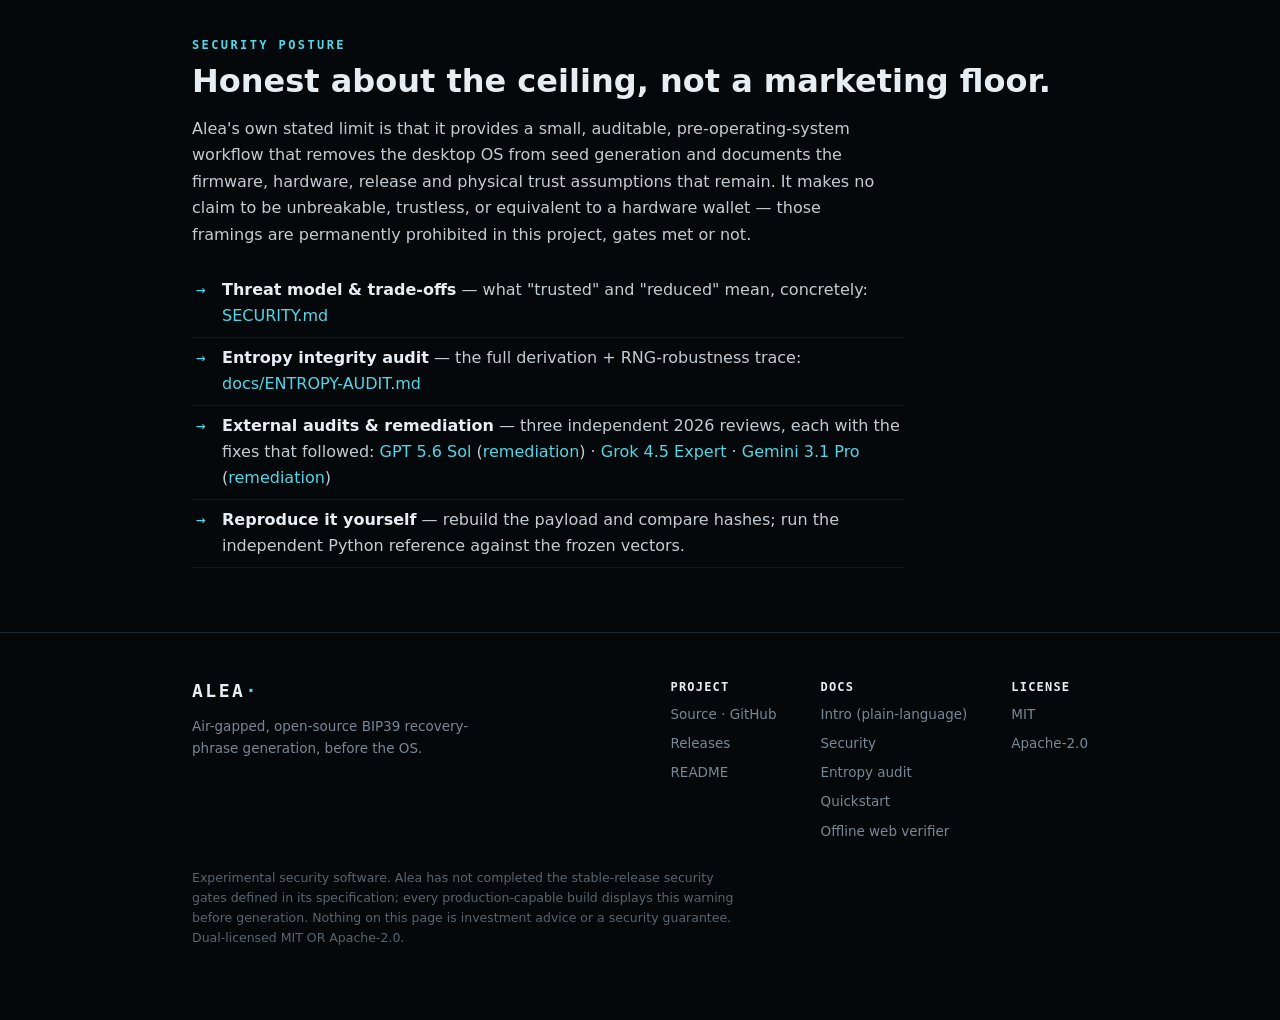
==== commit 2582b6ce: "site: depict all three external audits in the security-posture block The External-audit bullet liste" ====
--- a/site/index.html
+++ b/site/index.html
@@ -286,8 +286,8 @@
       <li class="lang-el"><b>Μοντέλο απειλών &amp; αντισταθμίσεις</b> — τι σημαίνουν συγκεκριμένα το «trusted» και το «reduced»: <a href="https://github.com/Xerhs/Alea/blob/master/SECURITY.md">SECURITY.md</a></li>
       <li class="lang-en"><b>Entropy integrity audit</b> — the full derivation + RNG-robustness trace: <a href="https://github.com/Xerhs/Alea/blob/master/docs/ENTROPY-AUDIT.md">docs/ENTROPY-AUDIT.md</a></li>
       <li class="lang-el"><b>Έλεγχος ακεραιότητας εντροπίας</b> — η πλήρης παραγωγή + ιχνηλάτηση αντοχής RNG: <a href="https://github.com/Xerhs/Alea/blob/master/docs/ENTROPY-AUDIT.md">docs/ENTROPY-AUDIT.md</a></li>
-      <li class="lang-en"><b>External audit &amp; remediation</b> — the 2026 GPT 5.6 Sol audit and the fixes: <a href="https://github.com/Xerhs/Alea/blob/master/docs/GPT-5.6-SOL-AUDIT-2026-08-09.md">audit</a> · <a href="https://github.com/Xerhs/Alea/blob/master/docs/AFTER-AUDIT-REMEDIATION-2026-08-09.md">remediation</a></li>
-      <li class="lang-el"><b>Εξωτερικός έλεγχος &amp; αποκατάσταση</b> — ο έλεγχος GPT 5.6 Sol του 2026 και οι διορθώσεις: <a href="https://github.com/Xerhs/Alea/blob/master/docs/GPT-5.6-SOL-AUDIT-2026-08-09.md">έλεγχος</a> · <a href="https://github.com/Xerhs/Alea/blob/master/docs/AFTER-AUDIT-REMEDIATION-2026-08-09.md">αποκατάσταση</a></li>
+      <li class="lang-en"><b>External audits &amp; remediation</b> — three independent 2026 reviews, each with the fixes that followed: <a href="https://github.com/Xerhs/Alea/blob/master/docs/GPT-5.6-SOL-AUDIT-2026-08-09.md">GPT 5.6 Sol</a> (<a href="https://github.com/Xerhs/Alea/blob/master/docs/AFTER-AUDIT-REMEDIATION-2026-08-09.md">remediation</a>) · <a href="https://github.com/Xerhs/Alea/blob/master/docs/GROK-4.5-EXPERT-AUDIT-2026-08-11.md">Grok 4.5 Expert</a> · <a href="https://github.com/Xerhs/Alea/blob/master/docs/GEMINI-3.1-PRO-AUDIT-2026-08-11.md">Gemini 3.1 Pro</a> (<a href="https://github.com/Xerhs/Alea/blob/master/docs/AFTER-GEMINI-AUDIT-REMEDIATION-2026-08-11.md">remediation</a>)</li>
+      <li class="lang-el"><b>Εξωτερικοί έλεγχοι &amp; αποκατάσταση</b> — τρεις ανεξάρτητοι έλεγχοι του 2026, ο καθένας με τις διορθώσεις που ακολούθησαν: <a href="https://github.com/Xerhs/Alea/blob/master/docs/GPT-5.6-SOL-AUDIT-2026-08-09.md">GPT 5.6 Sol</a> (<a href="https://github.com/Xerhs/Alea/blob/master/docs/AFTER-AUDIT-REMEDIATION-2026-08-09.md">αποκατάσταση</a>) · <a href="https://github.com/Xerhs/Alea/blob/master/docs/GROK-4.5-EXPERT-AUDIT-2026-08-11.md">Grok 4.5 Expert</a> · <a href="https://github.com/Xerhs/Alea/blob/master/docs/GEMINI-3.1-PRO-AUDIT-2026-08-11.md">Gemini 3.1 Pro</a> (<a href="https://github.com/Xerhs/Alea/blob/master/docs/AFTER-GEMINI-AUDIT-REMEDIATION-2026-08-11.md">αποκατάσταση</a>)</li>
       <li class="lang-en"><b>Reproduce it yourself</b> — rebuild the payload and compare hashes; run the independent Python reference against the frozen vectors.</li>
       <li class="lang-el"><b>Αναπαρήγαγέ το μόνος σου</b> — ξαναχτίσε το φορτίο και σύγκρινε τα hashes· τρέξε την ανεξάρτητη αναφορά Python στα παγωμένα διανύσματα.</li>
     </ul>
